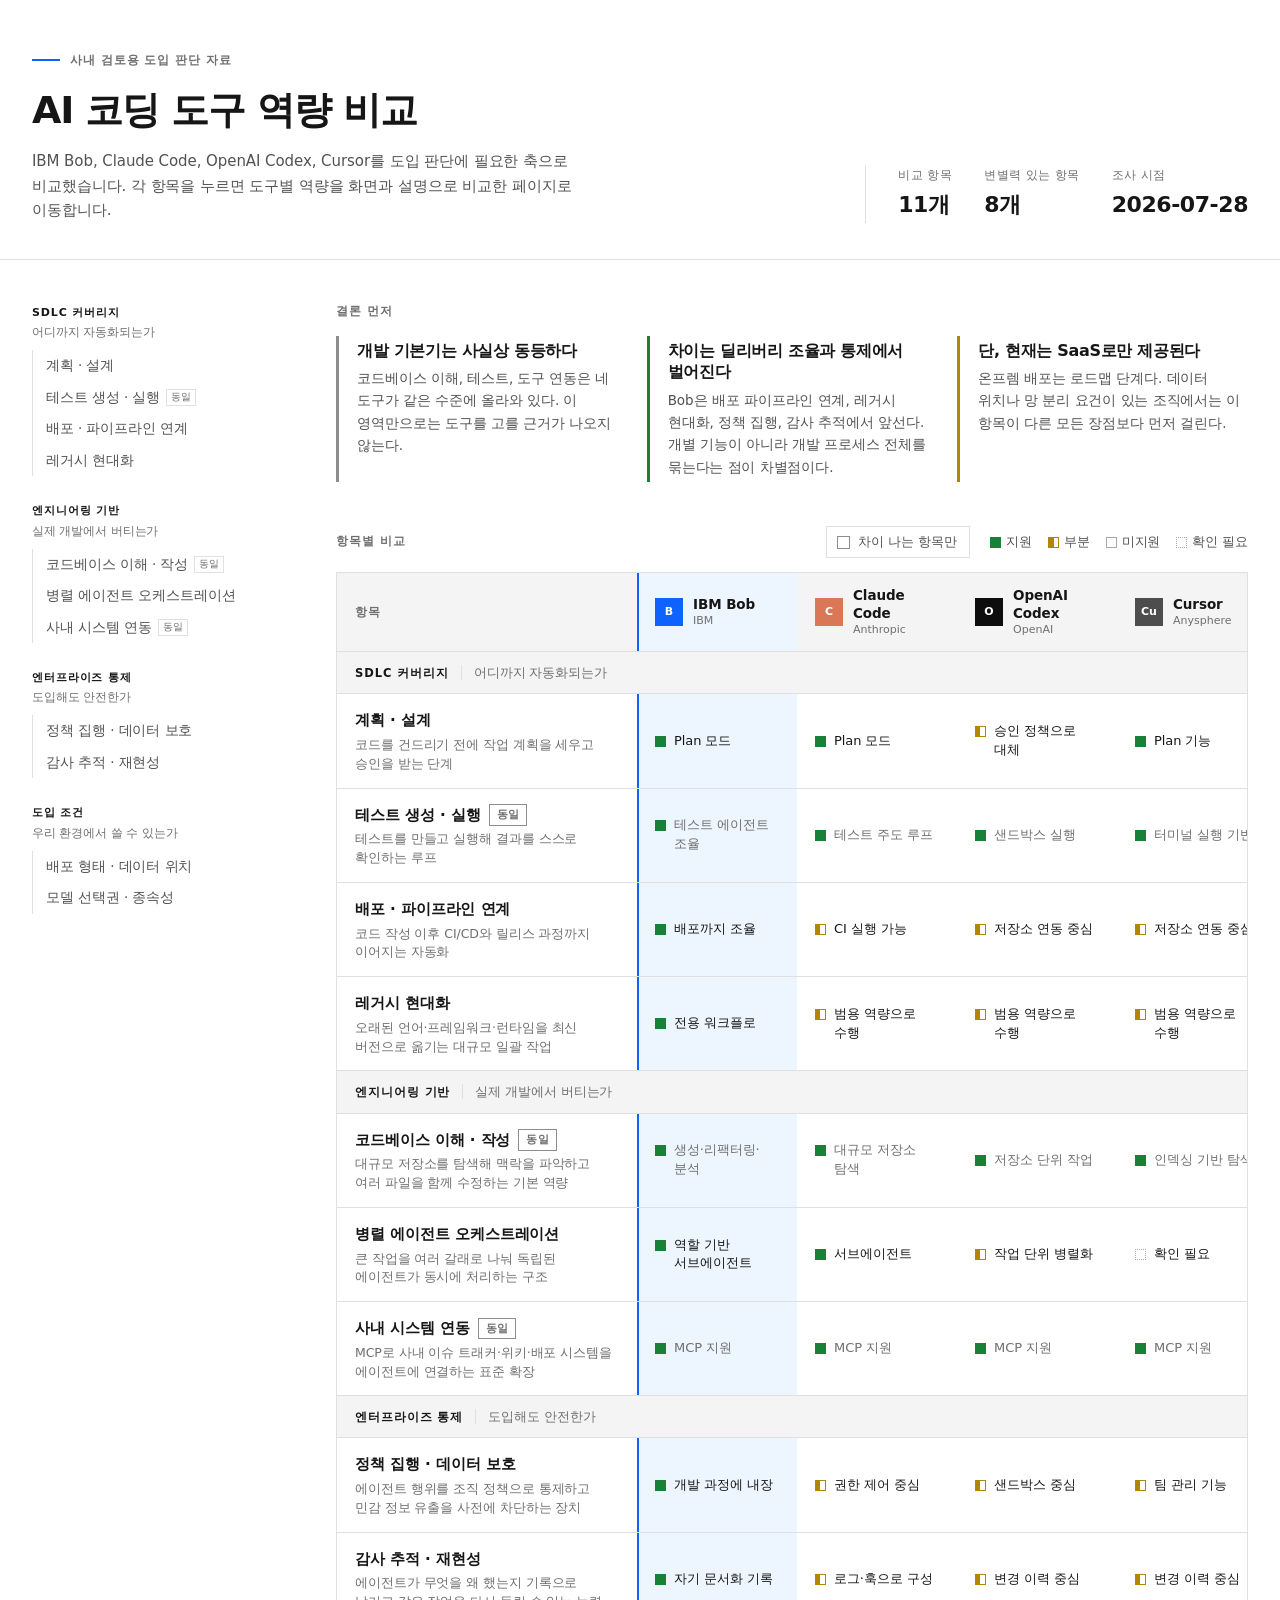
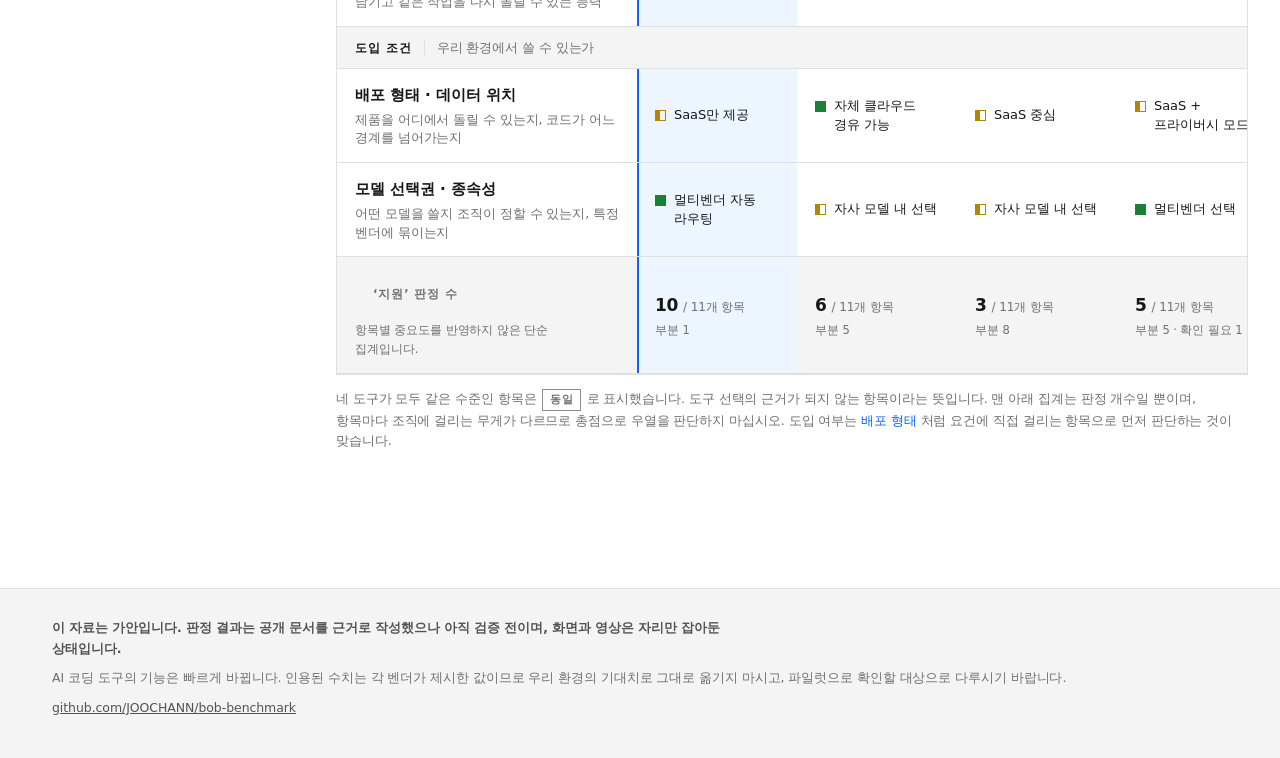
==== public/index.html @ d16bd56a "Put the item nav on the board too; brand marks; rework the matrix - Same category nav now on the boa" ====
<!DOCTYPE html>
<html lang="ko">
  <head>
    <meta charset="utf-8" />
    <meta name="viewport" content="width=device-width, initial-scale=1" />
    <title>AI 코딩 도구 역량 비교</title>
    <meta
      name="description"
      content="IBM Bob, Claude Code, OpenAI Codex, Cursor를 도입 판단 축으로 비교한 장표"
    />
    <link rel="stylesheet" href="assets/css/style.css" />
  </head>
  <body>
    <header class="site-header">
      <div class="wrap wrap-wide">
        <p class="eyebrow">사내 검토용 도입 판단 자료</p>
        <div class="header-grid">
          <div>
            <h1 class="site-title">AI 코딩 도구 역량 비교</h1>
            <p class="site-desc">
              IBM Bob, Claude Code, OpenAI Codex, Cursor를 도입 판단에 필요한 축으로 비교했습니다.
              각 항목을 누르면 도구별 역량을 화면과 설명으로 비교한 페이지로 이동합니다.
            </p>
          </div>
          <dl class="stat-block" id="stat-block"></dl>
        </div>
      </div>
    </header>

    <div class="wrap wrap-wide layout layout--board">
      <aside class="sidenav">
        <button class="sidenav-toggle" type="button" aria-expanded="false" aria-controls="navlist">
          <span class="sidenav-toggle-label">항목 이동</span>
          <span class="sidenav-toggle-current"></span>
          <span class="chev" aria-hidden="true"></span>
        </button>
        <nav class="sidenav-panel" id="navlist" aria-label="항목 목록"></nav>
      </aside>

      <main class="board">
        <section class="takeaways">
          <h2 class="section-title">결론 먼저</h2>
          <div class="takeaway-grid" id="takeaways"></div>
        </section>

        <section class="matrix-section">
          <div class="board-head">
            <h2 class="section-title">항목별 비교</h2>
            <div class="board-controls">
              <button class="toggle-btn" type="button" id="filter-btn" aria-pressed="false">
                <span class="toggle-box" aria-hidden="true"></span>
                차이 나는 항목만
              </button>
              <div class="legend" id="legend"></div>
            </div>
          </div>

          <div class="table-scroll">
            <table class="matrix" id="matrix">
              <caption>
                AI 코딩 도구 항목별 비교표. 항목 이름을 누르면 상세 비교 페이지로 이동합니다.
              </caption>
            </table>
          </div>

          <p class="board-note">
            네 도구가 모두 같은 수준인 항목은 <span class="chip chip-parity">동일</span> 로
            표시했습니다. 도구 선택의 근거가 되지 않는 항목이라는 뜻입니다. 맨 아래 집계는 판정
            개수일 뿐이며, 항목마다 조직에 걸리는 무게가 다르므로 총점으로 우열을 판단하지
            마십시오. 도입 여부는 <a href="detail.html?f=deployment">배포 형태</a> 처럼 요건에
            직접 걸리는 항목으로 먼저 판단하는 것이 맞습니다.
          </p>
        </section>
      </main>
    </div>

    <footer class="site-footer">
      <div class="wrap wrap-wide">
        <p class="foot-strong">
          이 자료는 가안입니다. 판정 결과는 공개 문서를 근거로 작성했으나 아직 검증 전이며, 화면과
          영상은 자리만 잡아둔 상태입니다.
        </p>
        <p>
          AI 코딩 도구의 기능은 빠르게 바뀝니다. 인용된 수치는 각 벤더가 제시한 값이므로 우리 환경의
          기대치로 그대로 옮기지 마시고, 파일럿으로 확인할 대상으로 다루시기 바랍니다.
        </p>
        <p>
          <a href="https://github.com/JOOCHANN/bob-benchmark">github.com/JOOCHANN/bob-benchmark</a>
        </p>
      </div>
    </footer>

    <script src="assets/js/data.js"></script>
    <script src="assets/js/ui.js"></script>
    <script src="assets/js/table.js"></script>
  </body>
</html>
---- public/assets/css/style.css ----
/* ==========================================================================
   bob-benchmark — IBM Carbon 계열 스타일
   각진 모서리, IBM Plex 서체, Blue 60 액센트를 따르되
   한글 가독성을 위해 행간과 자간을 별도로 조정했다.
   ========================================================================== */

:root {
  /* Carbon White */
  --bg: #ffffff;
  --layer: #f4f4f4;
  --layer-hover: #ececec;
  --layer-accent: #e0e0e0;

  --text-primary: #161616;
  --text-secondary: #525252;
  --text-helper: #6f6f6f;

  --border-subtle: #e0e0e0;
  --border-strong: #8d8d8d;

  --interactive: #0f62fe;
  --interactive-hover: #0043ce;
  --focus: #0f62fe;

  --support-success: #198038;
  --support-warning: #b28600;
  --support-none: #a8a8a8;

  --bob-tint: #edf5ff;
  --bob-accent: #0f62fe;

  --font-sans: 'IBM Plex Sans', 'IBM Plex Sans KR', 'Pretendard Variable', Pretendard,
    -apple-system, BlinkMacSystemFont, 'Apple SD Gothic Neo', 'Malgun Gothic', 'Noto Sans KR',
    system-ui, sans-serif;
  --font-mono: 'IBM Plex Mono', ui-monospace, SFMono-Regular, Menlo, monospace;
}

@media (prefers-color-scheme: dark) {
  :root {
    /* Carbon Gray 100 */
    --bg: #161616;
    --layer: #262626;
    --layer-hover: #333333;
    --layer-accent: #393939;

    --text-primary: #f4f4f4;
    --text-secondary: #c6c6c6;
    --text-helper: #8d8d8d;

    --border-subtle: #393939;
    --border-strong: #6f6f6f;

    --interactive: #4589ff;
    --interactive-hover: #78a9ff;
    --focus: #ffffff;

    --support-success: #42be65;
    --support-warning: #f1c21b;
    --support-none: #6f6f6f;

    --bob-tint: #1a2233;
    --bob-accent: #4589ff;
  }
}

/* --------------------------------------------------------- 기본 요소 */

* {
  box-sizing: border-box;
}

body {
  margin: 0;
  background: var(--bg);
  color: var(--text-primary);
  font-family: var(--font-sans);
  font-size: 15px;
  line-height: 1.65;
  letter-spacing: -0.005em;
  -webkit-font-smoothing: antialiased;
  text-rendering: optimizeLegibility;
  word-break: keep-all;
  overflow-wrap: break-word;
}

a {
  color: var(--interactive);
  text-decoration: none;
}
a:hover {
  color: var(--interactive-hover);
  text-decoration: underline;
}

:focus-visible {
  outline: 2px solid var(--focus);
  outline-offset: 2px;
}

h1,
h2,
h3 {
  margin: 0;
  font-weight: 600;
  letter-spacing: -0.02em;
  line-height: 1.35;
}

p {
  margin: 0;
}

.wrap {
  max-width: 1240px;
  margin: 0 auto;
  padding: 0 32px;
}
/* 장표는 표 폭이 필요해 더 넓게 쓴다. */
.wrap-wide {
  max-width: 1560px;
}

.sr-only {
  position: absolute;
  width: 1px;
  height: 1px;
  overflow: hidden;
  clip: rect(0 0 0 0);
  white-space: nowrap;
}

.section-title {
  font-size: 11.5px;
  font-weight: 600;
  letter-spacing: 0.08em;
  text-transform: uppercase;
  color: var(--text-helper);
}

/* --------------------------------------------------------- 헤더 */

.site-header {
  border-bottom: 1px solid var(--border-subtle);
}
.site-header .wrap {
  padding-top: 44px;
  padding-bottom: 36px;
}

.eyebrow {
  display: inline-flex;
  align-items: center;
  gap: 10px;
  font-size: 11.5px;
  font-weight: 600;
  letter-spacing: 0.08em;
  text-transform: uppercase;
  color: var(--text-helper);
  margin-bottom: 16px;
}
.eyebrow::before {
  content: '';
  width: 28px;
  height: 2px;
  background: var(--bob-accent);
}

.header-grid {
  display: flex;
  align-items: flex-end;
  justify-content: space-between;
  gap: 48px;
}

.site-title {
  font-size: 38px;
  letter-spacing: -0.03em;
  margin-bottom: 12px;
}

.site-desc {
  color: var(--text-secondary);
  font-size: 15px;
  max-width: 60ch;
}

/* 우측 지표 블록 */
.stat-block {
  display: flex;
  gap: 32px;
  margin: 0;
  flex: none;
  border-left: 1px solid var(--border-subtle);
  padding-left: 32px;
}
.stat dt {
  font-size: 11.5px;
  letter-spacing: 0.04em;
  color: var(--text-helper);
  white-space: nowrap;
}
.stat dd {
  margin: 2px 0 0;
  font-size: 22px;
  font-weight: 600;
  letter-spacing: -0.02em;
  font-variant-numeric: tabular-nums;
}

/* --------------------------------------------------------- 결론 카드 */

.takeaway-grid {
  display: grid;
  grid-template-columns: repeat(3, 1fr);
  gap: 20px;
  margin-top: 16px;
}

.takeaway {
  border-left: 3px solid var(--border-strong);
  padding: 4px 0 4px 18px;
}
.takeaway h3 {
  font-size: 16px;
  margin-bottom: 6px;
}
.takeaway p {
  font-size: 13.5px;
  color: var(--text-secondary);
  line-height: 1.65;
}
.tk-pro {
  border-left-color: var(--support-success);
}
.tk-con {
  border-left-color: var(--support-warning);
}
.tk-neutral {
  border-left-color: var(--border-strong);
}

/* --------------------------------------------------------- 범례 */

.legend {
  display: flex;
  flex-wrap: wrap;
  gap: 4px 16px;
  align-items: center;
  font-size: 12.5px;
  color: var(--text-secondary);
}
.legend-item {
  display: inline-flex;
  align-items: center;
  gap: 5px;
}

/* 판정 표시. 글리프 대신 CSS 도형이라 크기와 정렬이 어긋나지 않는다. */
.ind {
  display: inline-block;
  width: 11px;
  height: 11px;
  flex: none;
  border: 1.5px solid currentColor;
  box-sizing: border-box;
}
.ind.lv-full {
  background: currentColor;
}
.ind.lv-partial {
  background: linear-gradient(90deg, currentColor 50%, transparent 50%);
}
.ind.lv-unknown {
  border-style: dotted;
}

.lv-full {
  color: var(--support-success);
}
.lv-partial {
  color: var(--support-warning);
}
.lv-none {
  color: var(--support-none);
}
.lv-unknown {
  color: var(--support-none);
}

/* --------------------------------------------------------- 비교 표 */

.matrix-section {
  margin-top: 44px;
}

.board-head {
  display: flex;
  align-items: center;
  justify-content: space-between;
  gap: 20px;
  margin-bottom: 14px;
  flex-wrap: wrap;
}
.board-controls {
  display: flex;
  align-items: center;
  gap: 20px;
  flex-wrap: wrap;
}

/* 차이 나는 항목만 보기 */
.toggle-btn {
  display: inline-flex;
  align-items: center;
  gap: 8px;
  padding: 5px 12px 5px 10px;
  background: none;
  border: 1px solid var(--border-subtle);
  color: var(--text-secondary);
  font: inherit;
  font-size: 12.5px;
  cursor: pointer;
  transition: border-color 0.12s ease, color 0.12s ease, background 0.12s ease;
}
.toggle-btn:hover {
  border-color: var(--border-strong);
  color: var(--text-primary);
}
.toggle-box {
  width: 13px;
  height: 13px;
  flex: none;
  border: 1.5px solid var(--border-strong);
  box-sizing: border-box;
  position: relative;
}
.toggle-btn.is-on {
  border-color: var(--interactive);
  color: var(--interactive);
  background: var(--bob-tint);
}
.toggle-btn.is-on .toggle-box {
  border-color: var(--interactive);
  background: var(--interactive);
}
.toggle-btn.is-on .toggle-box::after {
  content: '';
  position: absolute;
  left: 3px;
  top: 0px;
  width: 3px;
  height: 7px;
  border-right: 1.5px solid #fff;
  border-bottom: 1.5px solid #fff;
  transform: rotate(45deg);
}

.table-scroll {
  overflow-x: auto;
  border: 1px solid var(--border-subtle);
}

table.matrix {
  width: 100%;
  min-width: 940px;
  border-collapse: collapse;
  font-size: 14px;
}
table.matrix caption {
  position: absolute;
  width: 1px;
  height: 1px;
  overflow: hidden;
  clip: rect(0 0 0 0);
}

table.matrix th,
table.matrix td {
  text-align: left;
  vertical-align: middle;
  border-bottom: 1px solid var(--border-subtle);
}

/* 상단 도구 헤더 */
thead th {
  position: sticky;
  top: 0;
  z-index: 2;
  background: var(--layer);
  border-bottom: 1px solid var(--border-strong);
  padding: 0;
}

.col-feature {
  width: 32%;
  min-width: 280px;
}
.col-tool {
  width: 17%;
  min-width: 160px;
}

/* 도구 식별: 마크 + 이름. 표 헤더와 상세 카드가 같은 모양을 쓴다. */
.tool-id {
  display: flex;
  align-items: center;
  gap: 10px;
  min-width: 0;
}
.tool-head {
  padding: 14px 18px;
}

.tool-mark {
  position: relative;
  display: inline-flex;
  align-items: center;
  justify-content: center;
  width: 28px;
  height: 28px;
  flex: none;
  background: var(--mk-bg, #161616);
  color: var(--mk-ink, #ffffff);
  font-size: 11px;
  font-weight: 700;
  letter-spacing: 0.01em;
  overflow: hidden;
}
@media (prefers-color-scheme: dark) {
  .tool-mark {
    background: var(--mk-bg-d, #f4f4f4);
    color: var(--mk-ink-d, #161616);
  }
}
/* 공식 로고 파일이 들어오면 글자 마크를 덮고 배경도 비운다. */
.tool-mark.has-logo {
  background: none;
}
.tool-mark-img {
  position: absolute;
  inset: 0;
  width: 100%;
  height: 100%;
  object-fit: contain;
}
.tool-mark.has-logo .tool-mark-letter {
  visibility: hidden;
}

.tool-names {
  min-width: 0;
}
.tool-name {
  display: block;
  font-size: 13.5px;
  font-weight: 600;
  line-height: 1.3;
  color: var(--text-primary);
}
.tool-vendor {
  display: block;
  font-size: 11px;
  font-weight: 400;
  line-height: 1.35;
  color: var(--text-helper);
  letter-spacing: 0;
}

.head-label {
  display: block;
  padding: 14px 18px;
  font-size: 11.5px;
  font-weight: 600;
  letter-spacing: 0.08em;
  text-transform: uppercase;
  color: var(--text-helper);
}

/* 카테고리 구분 행 */
tr.cat-row td {
  padding: 9px 18px;
  background: var(--layer);
}
.cat-name {
  font-size: 11.5px;
  font-weight: 600;
  letter-spacing: 0.08em;
  text-transform: uppercase;
  color: var(--text-primary);
}
.cat-question {
  font-size: 12.5px;
  color: var(--text-helper);
  margin-left: 12px;
  padding-left: 12px;
  border-left: 1px solid var(--border-subtle);
}

/* 기능 행 */
tr.feat-row {
  cursor: pointer;
  transition: background 0.12s ease;
}
tr.feat-row:hover {
  background: var(--layer-hover);
}
tr.feat-row:hover .feat-go {
  opacity: 1;
}

td.feat-cell {
  padding: 14px 18px;
}
.feat-top {
  display: flex;
  align-items: center;
  gap: 8px;
}
.feat-name {
  font-size: 15px;
  font-weight: 600;
  color: var(--text-primary);
}
a.feat-name:hover {
  color: var(--interactive);
  text-decoration: none;
}
.feat-go {
  font-size: 12px;
  color: var(--interactive);
  opacity: 0;
  transition: opacity 0.12s ease;
  white-space: nowrap;
}
.feat-summary {
  margin-top: 3px;
  font-size: 12.5px;
  color: var(--text-helper);
  line-height: 1.5;
  max-width: 44ch;
}

.chip {
  display: inline-block;
  padding: 1px 7px;
  font-size: 10.5px;
  font-weight: 600;
  letter-spacing: 0.02em;
  border: 1px solid var(--border-strong);
  color: var(--text-helper);
  white-space: nowrap;
}

/* 판정 셀 */
td.mark-cell {
  padding: 14px 18px;
}
td.is-bob,
thead th.is-bob {
  background: var(--bob-tint);
  box-shadow: inset 2px 0 0 var(--bob-accent);
}
tr.feat-row:hover td.is-bob {
  background: var(--bob-tint);
}

.mark {
  display: flex;
  align-items: flex-start;
  gap: 8px;
}
.mark .ind {
  margin-top: 4px;
}
.mark-note {
  font-size: 13px;
  line-height: 1.45;
  color: var(--text-primary);
}

/* 합계 행 */
tfoot td {
  padding: 14px 18px;
  border-top: 1px solid var(--border-strong);
  border-bottom: 0;
  background: var(--layer);
  vertical-align: top;
}
tfoot td.is-bob {
  background: var(--bob-tint);
}
.sum-main {
  display: flex;
  align-items: baseline;
  gap: 5px;
}
.sum-count {
  font-size: 17px;
  font-weight: 600;
  letter-spacing: -0.02em;
  font-variant-numeric: tabular-nums;
}
.sum-caveat {
  font-size: 11.5px;
  color: var(--text-helper);
  margin-top: 3px;
  max-width: 30ch;
}
.sum-unit {
  font-size: 12px;
  color: var(--text-helper);
}
.sum-sub {
  font-size: 11.5px;
  color: var(--text-helper);
  margin-top: 2px;
  min-height: 1.4em;
}

/* 네 도구가 모두 같은 항목은 눈이 지나가도록 낮춰 둔다. */
tr.is-parity .mark-note {
  color: var(--text-helper);
  font-weight: 400;
}
tr.is-parity .dot {
  opacity: 0.5;
}

.board-note {
  margin-top: 14px;
  font-size: 12.5px;
  color: var(--text-helper);
}
.board-note .chip {
  margin: 0 2px;
}

/* --------------------------------------------------------- 상단 바 */

.topbar {
  position: sticky;
  top: 0;
  z-index: 20;
  border-bottom: 1px solid var(--border-subtle);
  background: color-mix(in srgb, var(--bg) 88%, transparent);
  backdrop-filter: saturate(180%) blur(12px);
}
@supports not (background: color-mix(in srgb, red 50%, blue)) {
  .topbar {
    background: var(--bg);
  }
}
.topbar-inner {
  display: flex;
  align-items: center;
  justify-content: space-between;
  gap: 24px;
  padding-top: 13px;
  padding-bottom: 13px;
}

.brand {
  display: inline-flex;
  align-items: center;
  gap: 10px;
  color: var(--text-primary);
}
.brand:hover {
  text-decoration: none;
  color: var(--text-primary);
}
.brand-mark {
  width: 14px;
  height: 14px;
  flex: none;
  background: var(--bob-accent);
}
.brand-name {
  font-size: 14px;
  font-weight: 600;
  letter-spacing: -0.01em;
}
.topbar-link {
  font-size: 13px;
  color: var(--text-secondary);
  white-space: nowrap;
}
.topbar-link:hover {
  color: var(--interactive);
}

/* --------------------------------------------------------- 상세 레이아웃 */

.layout {
  display: grid;
  grid-template-columns: 248px minmax(0, 1fr);
  gap: 56px;
  align-items: start;
  padding-top: 44px;
  padding-bottom: 72px;
}
/* 장표 쪽은 상단 바가 없어 목록이 더 위에 붙는다. */
.layout--board .sidenav {
  top: 32px;
}

/* 좌측 항목 목록 */
.sidenav {
  position: sticky;
  top: 88px;
}
.sidenav-toggle {
  display: none;
}

.nav-group + .nav-group {
  margin-top: 26px;
}
.nav-group-title {
  font-size: 11px;
  font-weight: 600;
  letter-spacing: 0.08em;
  text-transform: uppercase;
  color: var(--text-primary);
}
.nav-group-question {
  font-size: 11.5px;
  color: var(--text-helper);
  margin-top: 1px;
  margin-bottom: 8px;
}
.nav-list {
  list-style: none;
  margin: 0;
  padding: 0;
  border-left: 1px solid var(--border-subtle);
}

.nav-item {
  display: flex;
  align-items: center;
  gap: 6px;
  padding: 6px 12px;
  margin-left: -1px;
  border-left: 2px solid transparent;
  font-size: 13.5px;
  color: var(--text-secondary);
  line-height: 1.45;
  transition: color 0.12s ease, border-color 0.12s ease, background 0.12s ease;
}
.nav-item:hover {
  color: var(--text-primary);
  background: var(--layer);
  text-decoration: none;
  border-left-color: var(--border-strong);
}
.nav-item.is-active {
  color: var(--interactive);
  font-weight: 600;
  border-left-color: var(--bob-accent);
  background: var(--bob-tint);
}
.nav-item-tag {
  font-size: 10px;
  color: var(--text-helper);
  border: 1px solid var(--border-subtle);
  padding: 0 4px;
  flex: none;
  font-weight: 400;
}

/* 본문 */
.detail-main {
  min-width: 0;
}

.detail-meta {
  display: flex;
  align-items: center;
  gap: 10px;
  margin-bottom: 10px;
}
.detail-category {
  font-size: 11.5px;
  font-weight: 600;
  letter-spacing: 0.08em;
  text-transform: uppercase;
  color: var(--text-helper);
}
.detail-title {
  font-size: 34px;
  letter-spacing: -0.03em;
  margin-bottom: 12px;
}
.detail-summary {
  font-size: 16px;
  color: var(--text-secondary);
  max-width: 66ch;
  line-height: 1.65;
}
.detail-why {
  margin-top: 24px;
  padding: 18px 20px;
  background: var(--layer);
  border-left: 3px solid var(--border-strong);
  font-size: 14px;
  color: var(--text-secondary);
  max-width: 76ch;
  line-height: 1.7;
}
.detail-why h2 {
  font-size: 11px;
  letter-spacing: 0.08em;
  text-transform: uppercase;
  color: var(--text-helper);
  margin-bottom: 6px;
}

.detail-section .section-title {
  display: block;
  margin: 48px 0 14px;
}

/* 도구별 카드 */
.cards {
  display: grid;
  grid-template-columns: repeat(2, 1fr);
  gap: 20px;
}

.card {
  border: 1px solid var(--border-subtle);
  display: flex;
  flex-direction: column;
}
.card.is-bob {
  border-color: var(--bob-accent);
  box-shadow: inset 0 3px 0 var(--bob-accent);
}

.card-head {
  display: flex;
  align-items: center;
  gap: 10px;
  padding: 16px 18px;
  border-bottom: 1px solid var(--border-subtle);
}
.card-head .spacer {
  flex: 1;
}

.badge {
  display: inline-flex;
  align-items: center;
  gap: 6px;
  padding: 3px 10px;
  font-size: 12px;
  font-weight: 600;
  border: 1px solid currentColor;
  white-space: nowrap;
}

/* 미디어 슬롯 */
.media {
  margin: 0;
  background: var(--layer);
  border-bottom: 1px solid var(--border-subtle);
}
.media img,
.media video {
  display: block;
  width: 100%;
  height: auto;
}
.media figcaption {
  padding: 8px 18px;
  font-size: 12px;
  color: var(--text-helper);
  border-top: 1px solid var(--border-subtle);
}

.media-placeholder {
  display: flex;
  flex-direction: column;
  align-items: center;
  justify-content: center;
  gap: 6px;
  min-height: 170px;
  padding: 24px;
  border: 1px dashed var(--border-strong);
  margin: 16px 18px;
  color: var(--text-helper);
  text-align: center;
}
.media-placeholder .ph-title {
  font-size: 13px;
  font-weight: 600;
}
.media-placeholder .ph-path {
  font-family: var(--font-mono);
  font-size: 11.5px;
  word-break: break-all;
}

.card-body {
  padding: 16px 18px;
  flex: 1;
}
.card-body ul {
  margin: 0;
  padding-left: 18px;
}
.card-body li {
  font-size: 13.5px;
  color: var(--text-secondary);
  line-height: 1.6;
  margin-bottom: 6px;
}
.card-body li::marker {
  color: var(--border-strong);
}

.card-foot {
  padding: 12px 18px;
  border-top: 1px solid var(--border-subtle);
  font-size: 12.5px;
  color: var(--text-helper);
}

.verdict {
  padding: 24px;
  background: var(--layer);
  border-left: 3px solid var(--bob-accent);
  font-size: 15px;
  line-height: 1.75;
  max-width: 80ch;
}

.ph-hint {
  font-size: 12px;
}

/* --------------------------------------------------------- 푸터 */

.site-footer {
  margin-top: 64px;
  border-top: 1px solid var(--border-subtle);
  background: var(--layer);
}
.site-footer .wrap {
  padding-top: 28px;
  padding-bottom: 40px;
  font-size: 12.5px;
  color: var(--text-helper);
  line-height: 1.7;
  max-width: 1240px;
}
.site-footer p + p {
  margin-top: 8px;
}
.site-footer .foot-strong {
  color: var(--text-secondary);
  font-weight: 600;
  max-width: 84ch;
}
.site-footer a {
  color: var(--text-secondary);
  text-decoration: underline;
}

.empty-state {
  padding: 80px 0;
  text-align: center;
  color: var(--text-secondary);
}

/* --------------------------------------------------------- 반응형 */

@media (max-width: 1080px) {
  .header-grid {
    flex-direction: column;
    align-items: flex-start;
    gap: 28px;
  }
  .stat-block {
    border-left: 0;
    padding-left: 0;
    border-top: 1px solid var(--border-subtle);
    padding-top: 16px;
    width: 100%;
  }
  .takeaway-grid {
    grid-template-columns: 1fr;
    gap: 16px;
  }
}

/* 좁은 화면에서는 좌측 목록을 접어 버튼으로 연다. */
@media (max-width: 1000px) {
  .layout {
    grid-template-columns: minmax(0, 1fr);
    gap: 24px;
    padding-top: 20px;
  }
  .sidenav {
    position: sticky;
    top: 53px;
    z-index: 10;
    background: var(--bg);
    border-bottom: 1px solid var(--border-subtle);
    margin: 0 -32px;
    padding: 0 32px;
  }
  .sidenav-toggle {
    display: flex;
    align-items: center;
    gap: 10px;
    width: 100%;
    padding: 12px 0;
    background: none;
    border: 0;
    font: inherit;
    color: var(--text-primary);
    cursor: pointer;
    text-align: left;
  }
  .sidenav-toggle-label {
    font-size: 11px;
    font-weight: 600;
    letter-spacing: 0.08em;
    text-transform: uppercase;
    color: var(--text-helper);
    flex: none;
  }
  .sidenav-toggle-current {
    font-size: 14px;
    font-weight: 600;
    flex: 1;
    min-width: 0;
    overflow: hidden;
    text-overflow: ellipsis;
    white-space: nowrap;
  }
  .chev {
    width: 8px;
    height: 8px;
    flex: none;
    border-right: 1.5px solid var(--text-secondary);
    border-bottom: 1.5px solid var(--text-secondary);
    transform: rotate(45deg) translate(-2px, -2px);
    transition: transform 0.15s ease;
  }
  .sidenav.is-open .chev {
    transform: rotate(-135deg) translate(-2px, -2px);
  }
  .sidenav-panel {
    display: none;
    padding-bottom: 20px;
  }
  .sidenav.is-open .sidenav-panel {
    display: block;
  }
  .layout--board .sidenav {
    top: 0;
  }
}

@media (max-width: 900px) {
  .cards {
    grid-template-columns: 1fr;
  }
  .site-title {
    font-size: 28px;
  }
  .detail-title {
    font-size: 25px;
  }
  .board-head {
    flex-direction: column;
    align-items: flex-start;
    gap: 10px;
  }
}

@media (max-width: 600px) {
  .wrap {
    padding: 0 16px;
  }
  .site-header .wrap {
    padding-top: 28px;
    padding-bottom: 24px;
  }
  .stat-block {
    gap: 20px;
  }
  .stat dd {
    font-size: 18px;
  }
  .cat-question {
    display: none;
  }
  .sidenav {
    margin: 0 -16px;
    padding: 0 16px;
  }
}

@media (prefers-reduced-motion: reduce) {
  * {
    transition: none !important;
  }
  .feat-go {
    opacity: 1;
  }
}
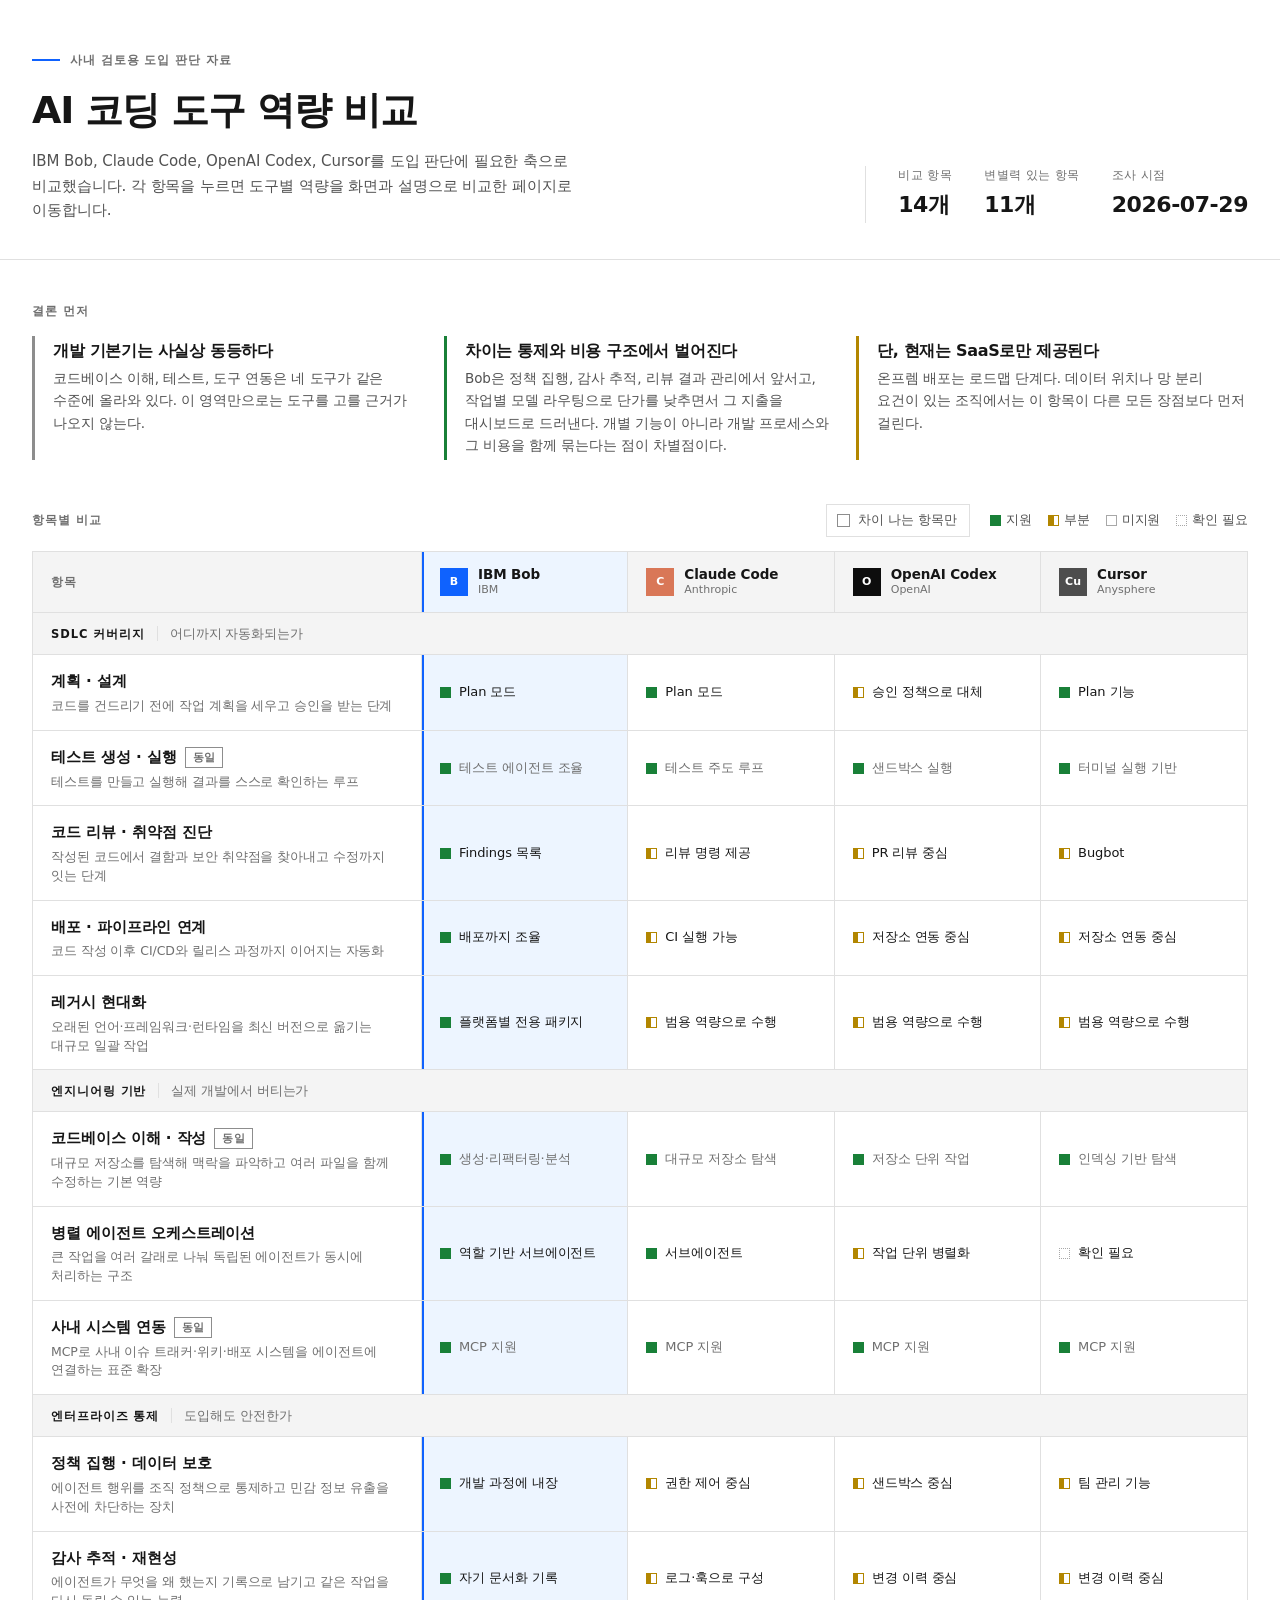
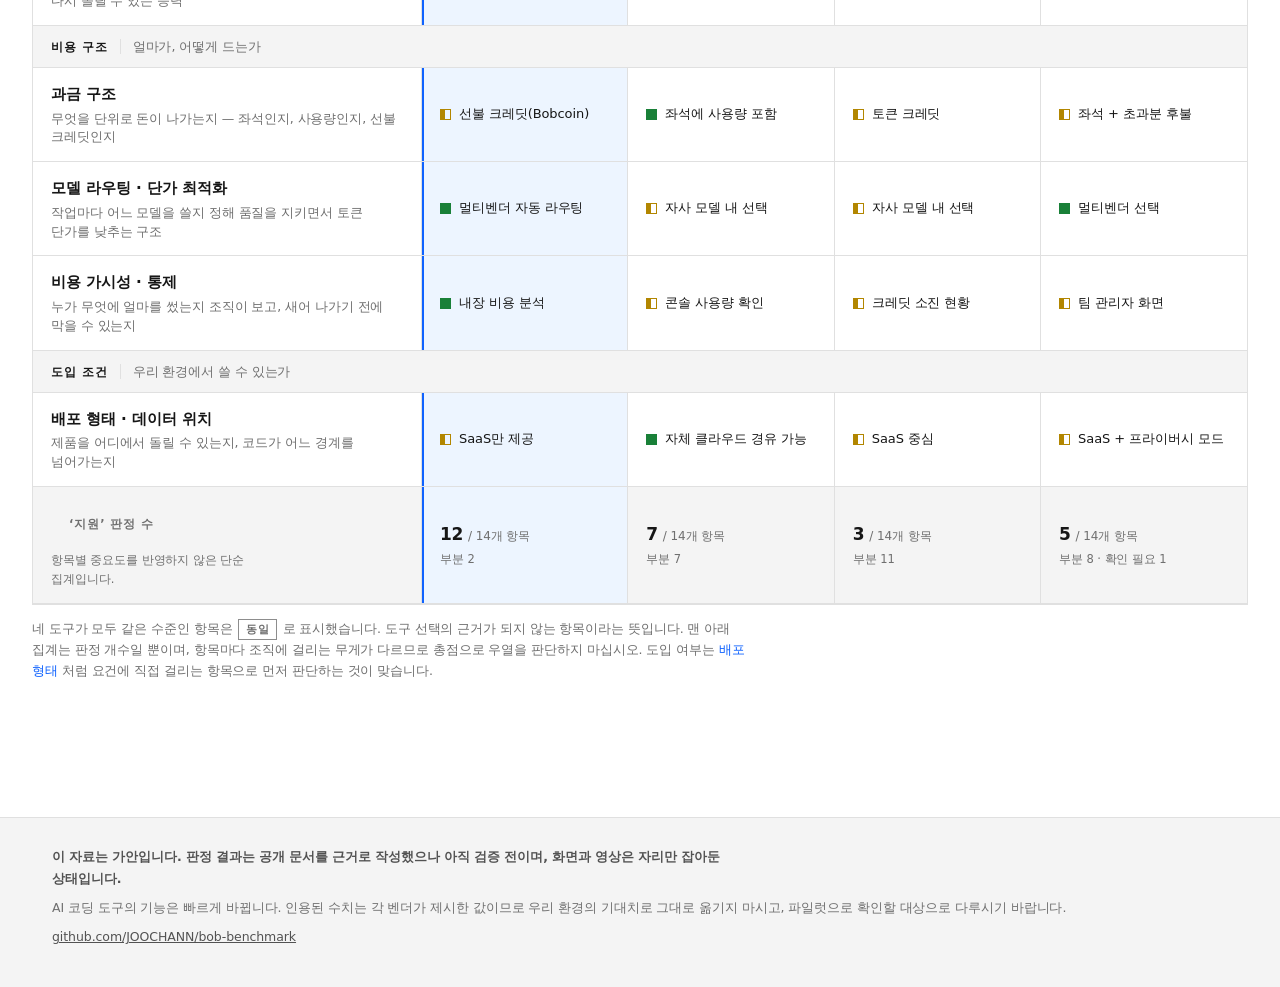
==== commit 66d6b99d: "Give the matrix its width back and make the sticky header actually stick The board's left nav repeat" ====
--- a/public/index.html
+++ b/public/index.html
@@ -27,16 +27,7 @@
       </div>
     </header>
 
-    <div class="wrap wrap-wide layout layout--board">
-      <aside class="sidenav">
-        <button class="sidenav-toggle" type="button" aria-expanded="false" aria-controls="navlist">
-          <span class="sidenav-toggle-label">항목 이동</span>
-          <span class="sidenav-toggle-current"></span>
-          <span class="chev" aria-hidden="true"></span>
-        </button>
-        <nav class="sidenav-panel" id="navlist" aria-label="항목 목록"></nav>
-      </aside>
-
+    <div class="wrap wrap-wide board-wrap">
       <main class="board">
         <section class="takeaways">
           <h2 class="section-title">결론 먼저</h2>
--- a/public/assets/css/style.css
+++ b/public/assets/css/style.css
@@ -355,9 +355,17 @@
   transform: rotate(45deg);
 }
 
+/* overflow를 걸면 이 요소가 스크롤 컨테이너가 되어 thead의 sticky가
+   여기에 묶인다. 세로로 스크롤되지 않는 컨테이너라 헤더가 고정되지 않으므로,
+   표가 통째로 들어가는 폭에서는 overflow를 풀어 sticky를 뷰포트에 묶는다. */
 .table-scroll {
   overflow-x: auto;
   border: 1px solid var(--border-subtle);
+}
+@media (min-width: 1024px) {
+  .table-scroll {
+    overflow: visible;
+  }
 }
 
 table.matrix {
@@ -379,6 +387,13 @@
   text-align: left;
   vertical-align: middle;
   border-bottom: 1px solid var(--border-subtle);
+}
+
+/* 도구 열 경계. 없으면 한 도구를 세로로 훑을 때 눈이 옆 열로 새어 나간다. */
+table.matrix thead th + th,
+tr.feat-row td + td,
+tfoot td + td {
+  border-left: 1px solid var(--border-subtle);
 }
 
 /* 상단 도구 헤더 */
@@ -630,6 +645,7 @@
   margin-top: 14px;
   font-size: 12.5px;
   color: var(--text-helper);
+  max-width: 92ch;
 }
 .board-note .chip {
   margin: 0 2px;
@@ -699,9 +715,11 @@
   padding-top: 44px;
   padding-bottom: 72px;
 }
-/* 장표 쪽은 상단 바가 없어 목록이 더 위에 붙는다. */
-.layout--board .sidenav {
-  top: 32px;
+
+/* 장표는 표가 폭을 전부 써야 하므로 좌측 목록 없이 한 단으로 둔다. */
+.board-wrap {
+  padding-top: 44px;
+  padding-bottom: 72px;
 }
 
 /* 좌측 항목 목록 */
@@ -879,21 +897,19 @@
   border-top: 1px solid var(--border-subtle);
 }
 
+/* 비어 있는 자리이므로 눈에 띄면 안 된다. 내용보다 커지지 않도록 한 줄로 둔다. */
 .media-placeholder {
   display: flex;
-  flex-direction: column;
-  align-items: center;
-  justify-content: center;
-  gap: 6px;
-  min-height: 170px;
-  padding: 24px;
-  border: 1px dashed var(--border-strong);
-  margin: 16px 18px;
-  color: var(--text-helper);
-  text-align: center;
+  flex-wrap: wrap;
+  align-items: baseline;
+  gap: 2px 8px;
+  padding: 9px 18px;
+  background: var(--layer);
+  border-bottom: 1px solid var(--border-subtle);
+  color: var(--text-helper);
 }
 .media-placeholder .ph-title {
-  font-size: 13px;
+  font-size: 12px;
   font-weight: 600;
 }
 .media-placeholder .ph-path {
@@ -934,10 +950,6 @@
   font-size: 15px;
   line-height: 1.75;
   max-width: 80ch;
-}
-
-.ph-hint {
-  font-size: 12px;
 }
 
 /* --------------------------------------------------------- 푸터 */
@@ -1060,8 +1072,22 @@
   .sidenav.is-open .sidenav-panel {
     display: block;
   }
-  .layout--board .sidenav {
-    top: 0;
+}
+
+/* 표가 가로로 스크롤되는 폭에서는 항목명 열을 붙잡아 둔다.
+   놓아 주면 오른쪽으로 밀었을 때 판정만 남고 무슨 항목인지 알 수 없다. */
+@media (max-width: 1023px) {
+  thead th.col-feature,
+  td.feat-cell,
+  tfoot td.sum-label {
+    position: sticky;
+    left: 0;
+    z-index: 3;
+    background: var(--bg);
+  }
+  thead th.col-feature,
+  tfoot td.sum-label {
+    background: var(--layer);
   }
 }
 
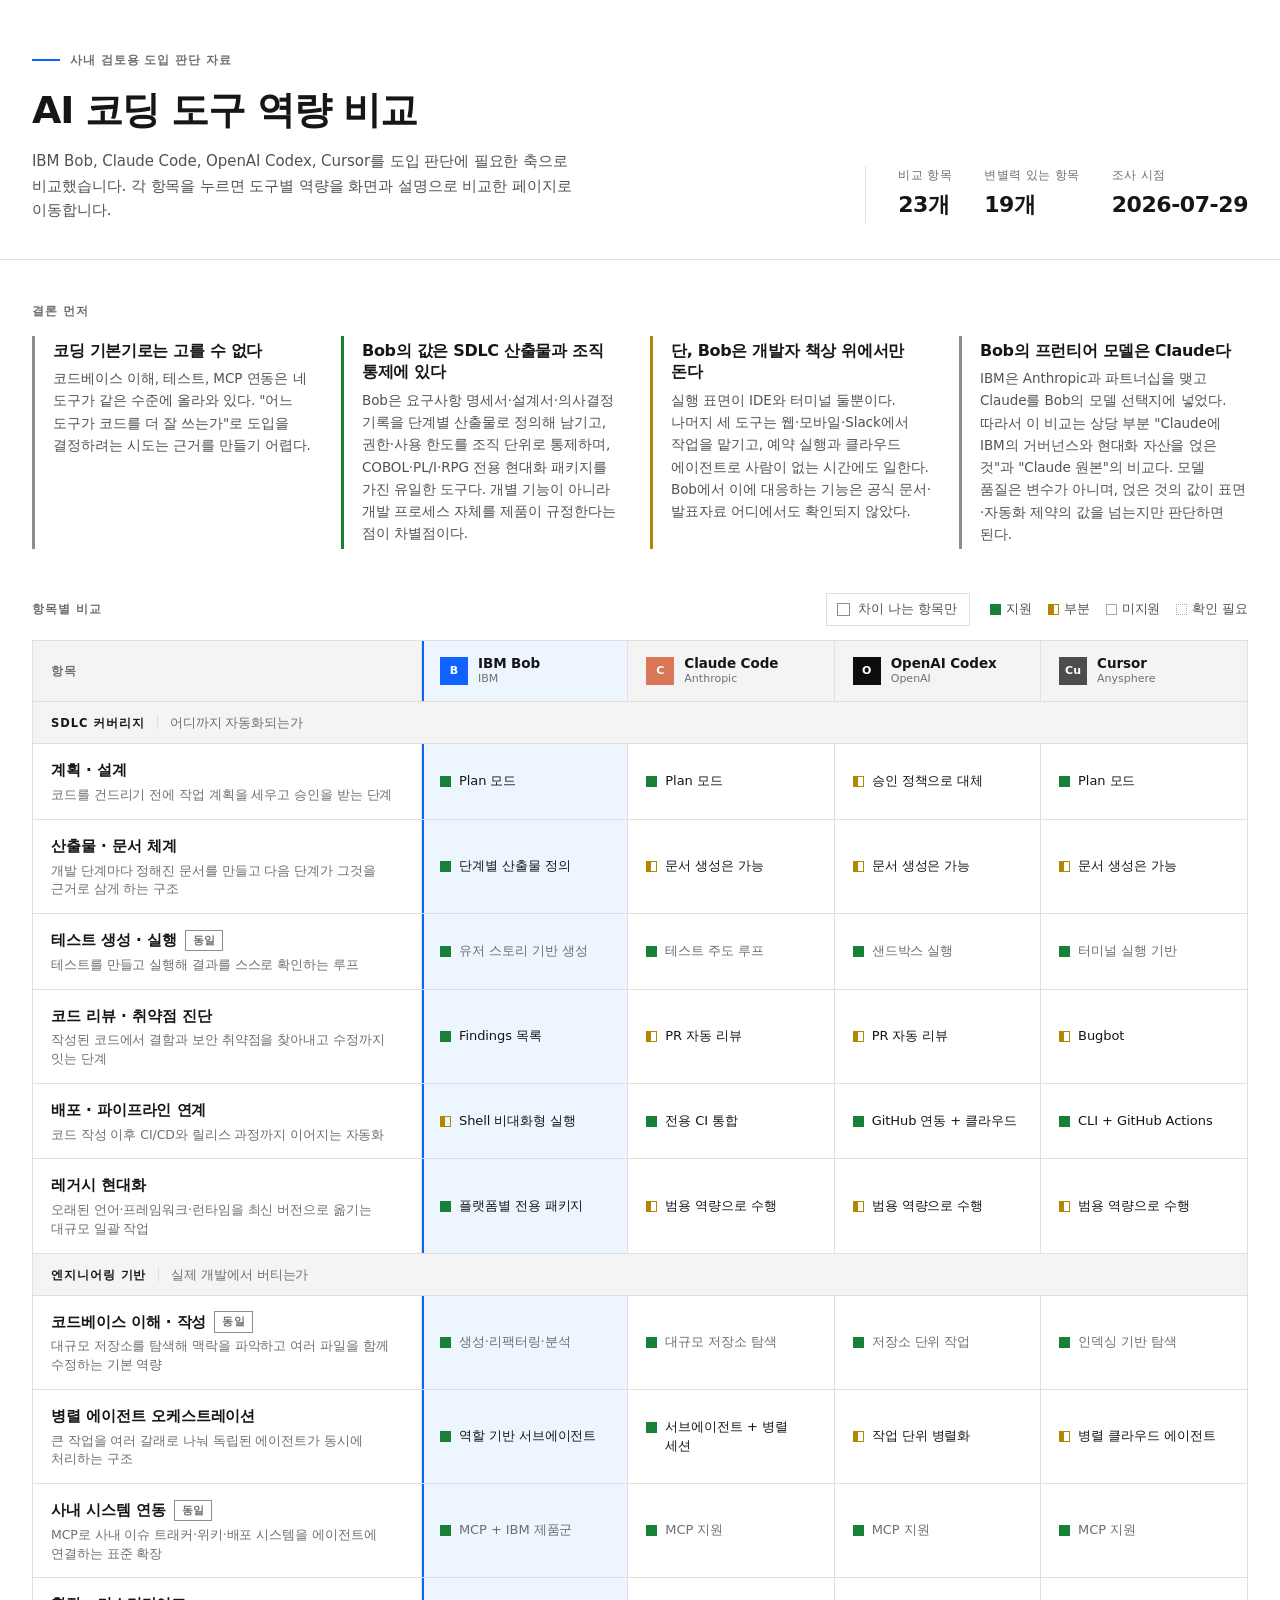
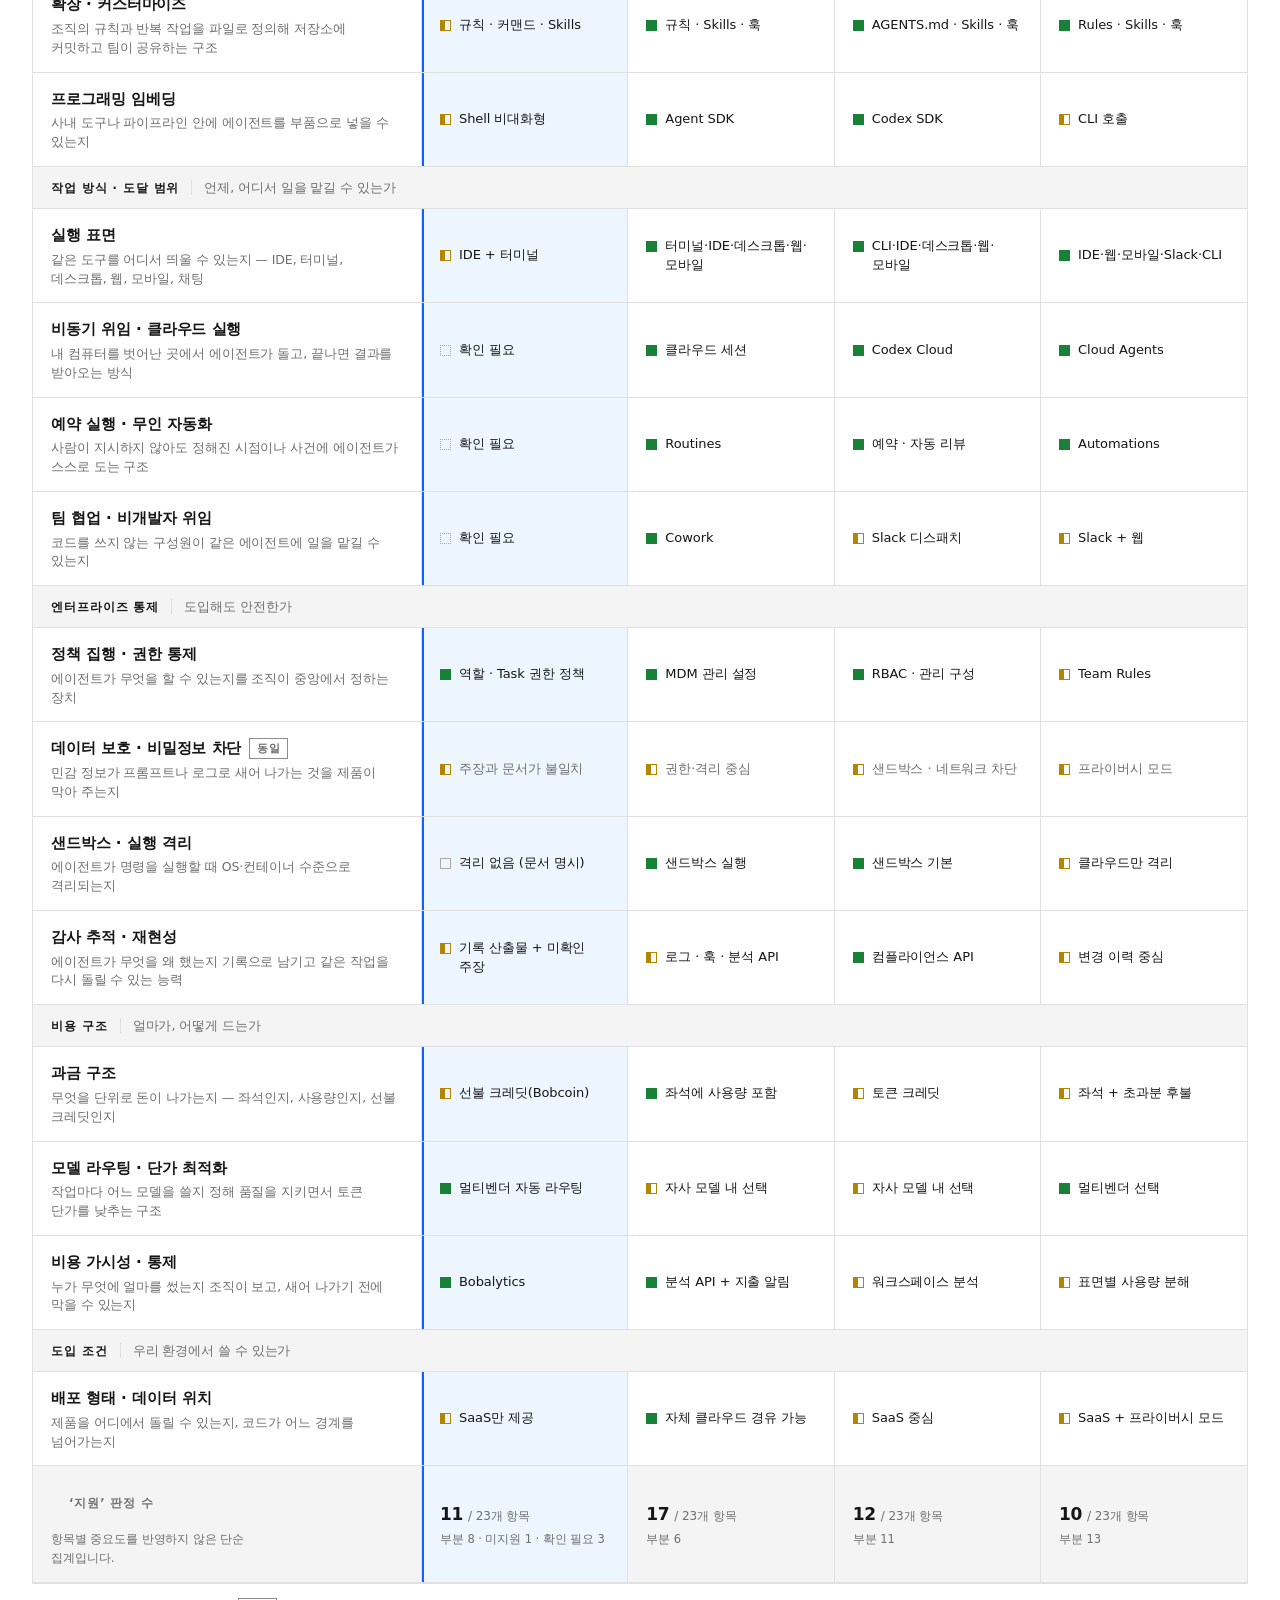
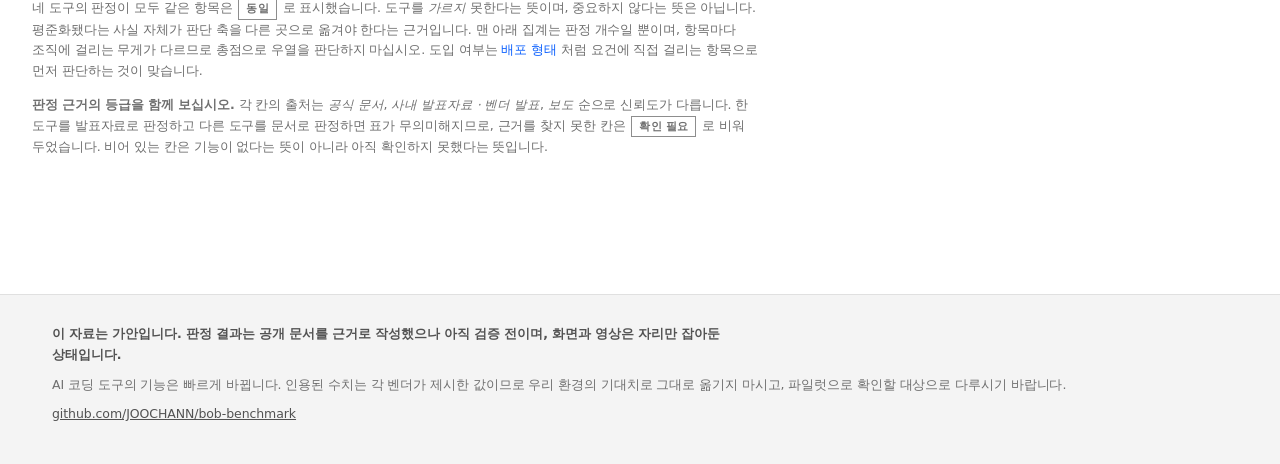
==== commit 2ac94ba9: "Rework the axes so Bob can actually lose, and match evidence tiers The 14 axes were quietly chosen t" ====
--- a/public/index.html
+++ b/public/index.html
@@ -55,11 +55,19 @@
           </div>
 
           <p class="board-note">
-            네 도구가 모두 같은 수준인 항목은 <span class="chip chip-parity">동일</span> 로
-            표시했습니다. 도구 선택의 근거가 되지 않는 항목이라는 뜻입니다. 맨 아래 집계는 판정
-            개수일 뿐이며, 항목마다 조직에 걸리는 무게가 다르므로 총점으로 우열을 판단하지
+            네 도구의 판정이 모두 같은 항목은 <span class="chip chip-parity">동일</span> 로
+            표시했습니다. 도구를 <em>가르지</em> 못한다는 뜻이며, 중요하지 않다는 뜻은 아닙니다.
+            평준화됐다는 사실 자체가 판단 축을 다른 곳으로 옮겨야 한다는 근거입니다. 맨 아래 집계는
+            판정 개수일 뿐이며, 항목마다 조직에 걸리는 무게가 다르므로 총점으로 우열을 판단하지
             마십시오. 도입 여부는 <a href="detail.html?f=deployment">배포 형태</a> 처럼 요건에
             직접 걸리는 항목으로 먼저 판단하는 것이 맞습니다.
+          </p>
+          <p class="board-note">
+            <strong>판정 근거의 등급을 함께 보십시오.</strong> 각 칸의 출처는
+            <em>공식 문서</em>, <em>사내 발표자료 · 벤더 발표</em>, <em>보도</em> 순으로 신뢰도가
+            다릅니다. 한 도구를 발표자료로 판정하고 다른 도구를 문서로 판정하면 표가 무의미해지므로,
+            근거를 찾지 못한 칸은 <span class="chip">확인 필요</span> 로 비워 두었습니다. 비어 있는
+            칸은 기능이 없다는 뜻이 아니라 아직 확인하지 못했다는 뜻입니다.
           </p>
         </section>
       </main>
--- a/public/assets/css/style.css
+++ b/public/assets/css/style.css
@@ -211,7 +211,8 @@
 
 .takeaway-grid {
   display: grid;
-  grid-template-columns: repeat(3, 1fr);
+  /* 카드 수가 늘어도 줄이 어긋나지 않게 개수를 고정하지 않는다. */
+  grid-template-columns: repeat(auto-fit, minmax(230px, 1fr));
   gap: 20px;
   margin-top: 16px;
 }
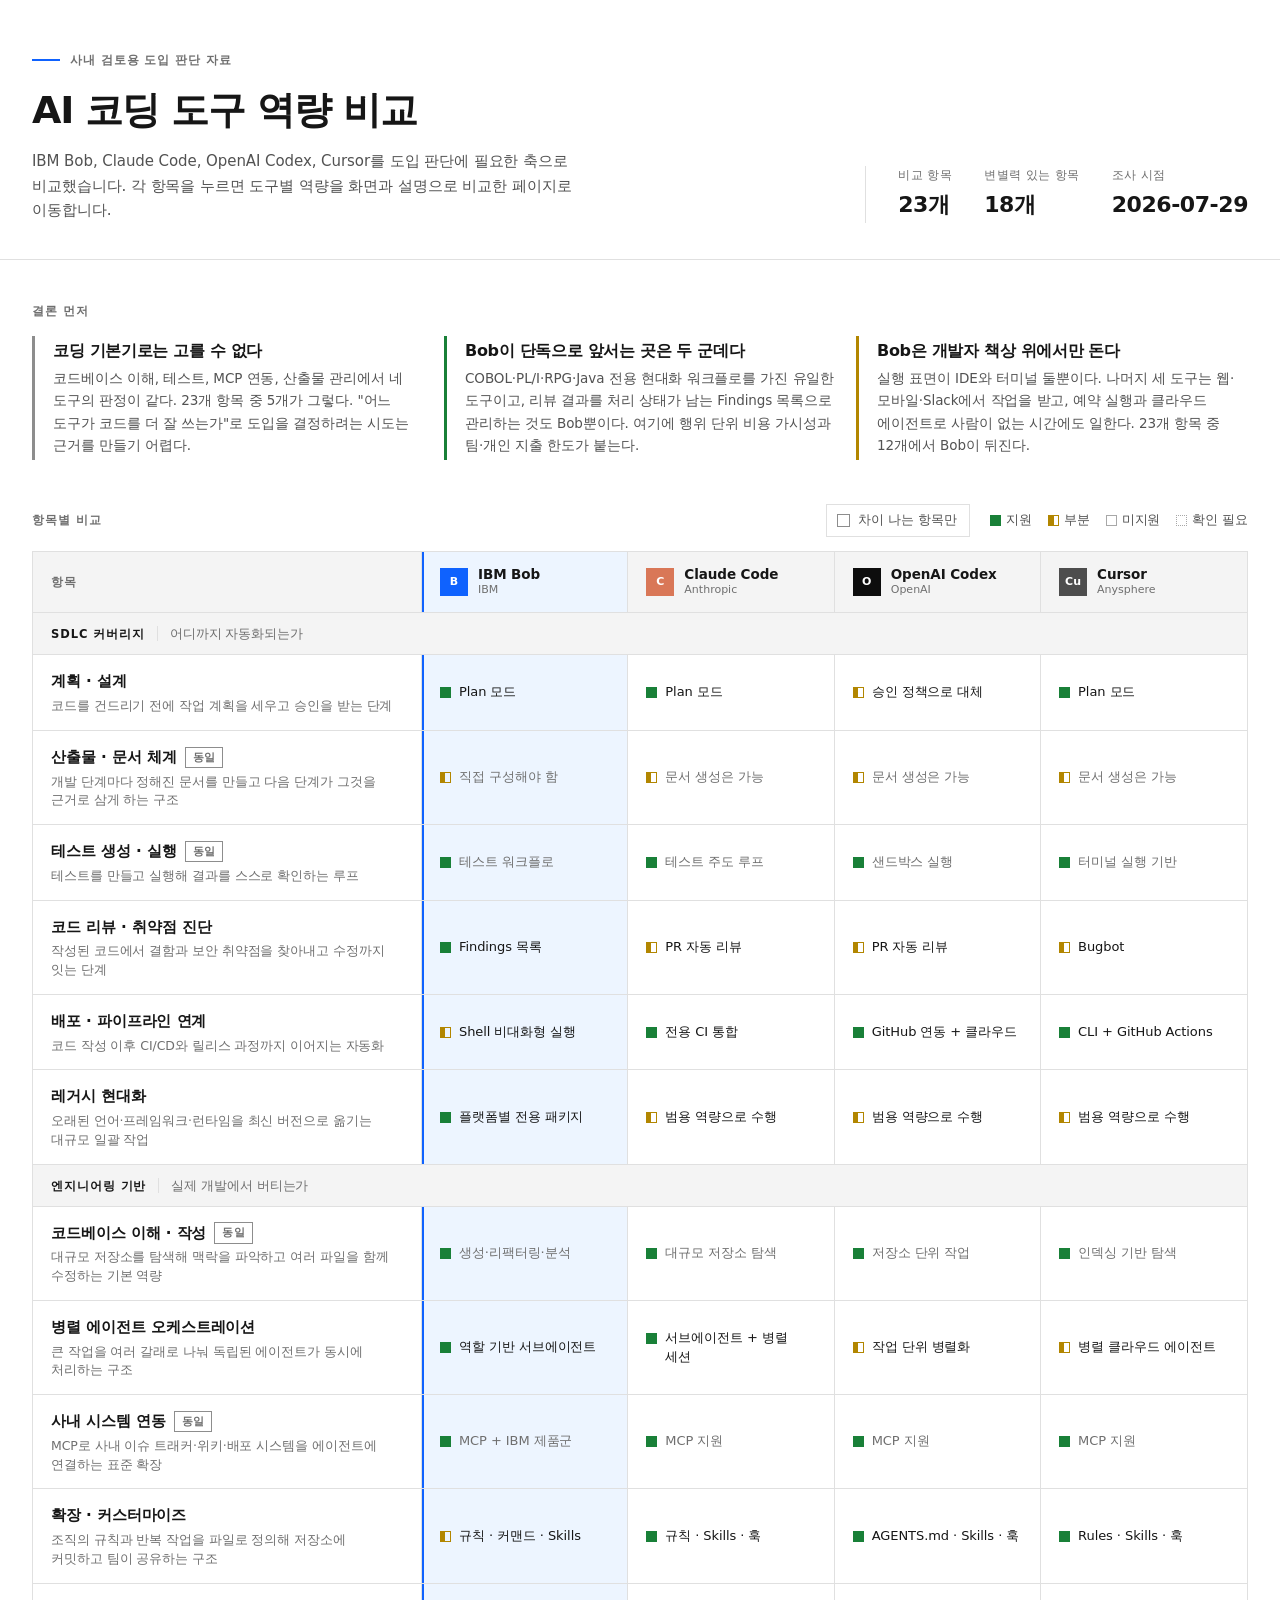
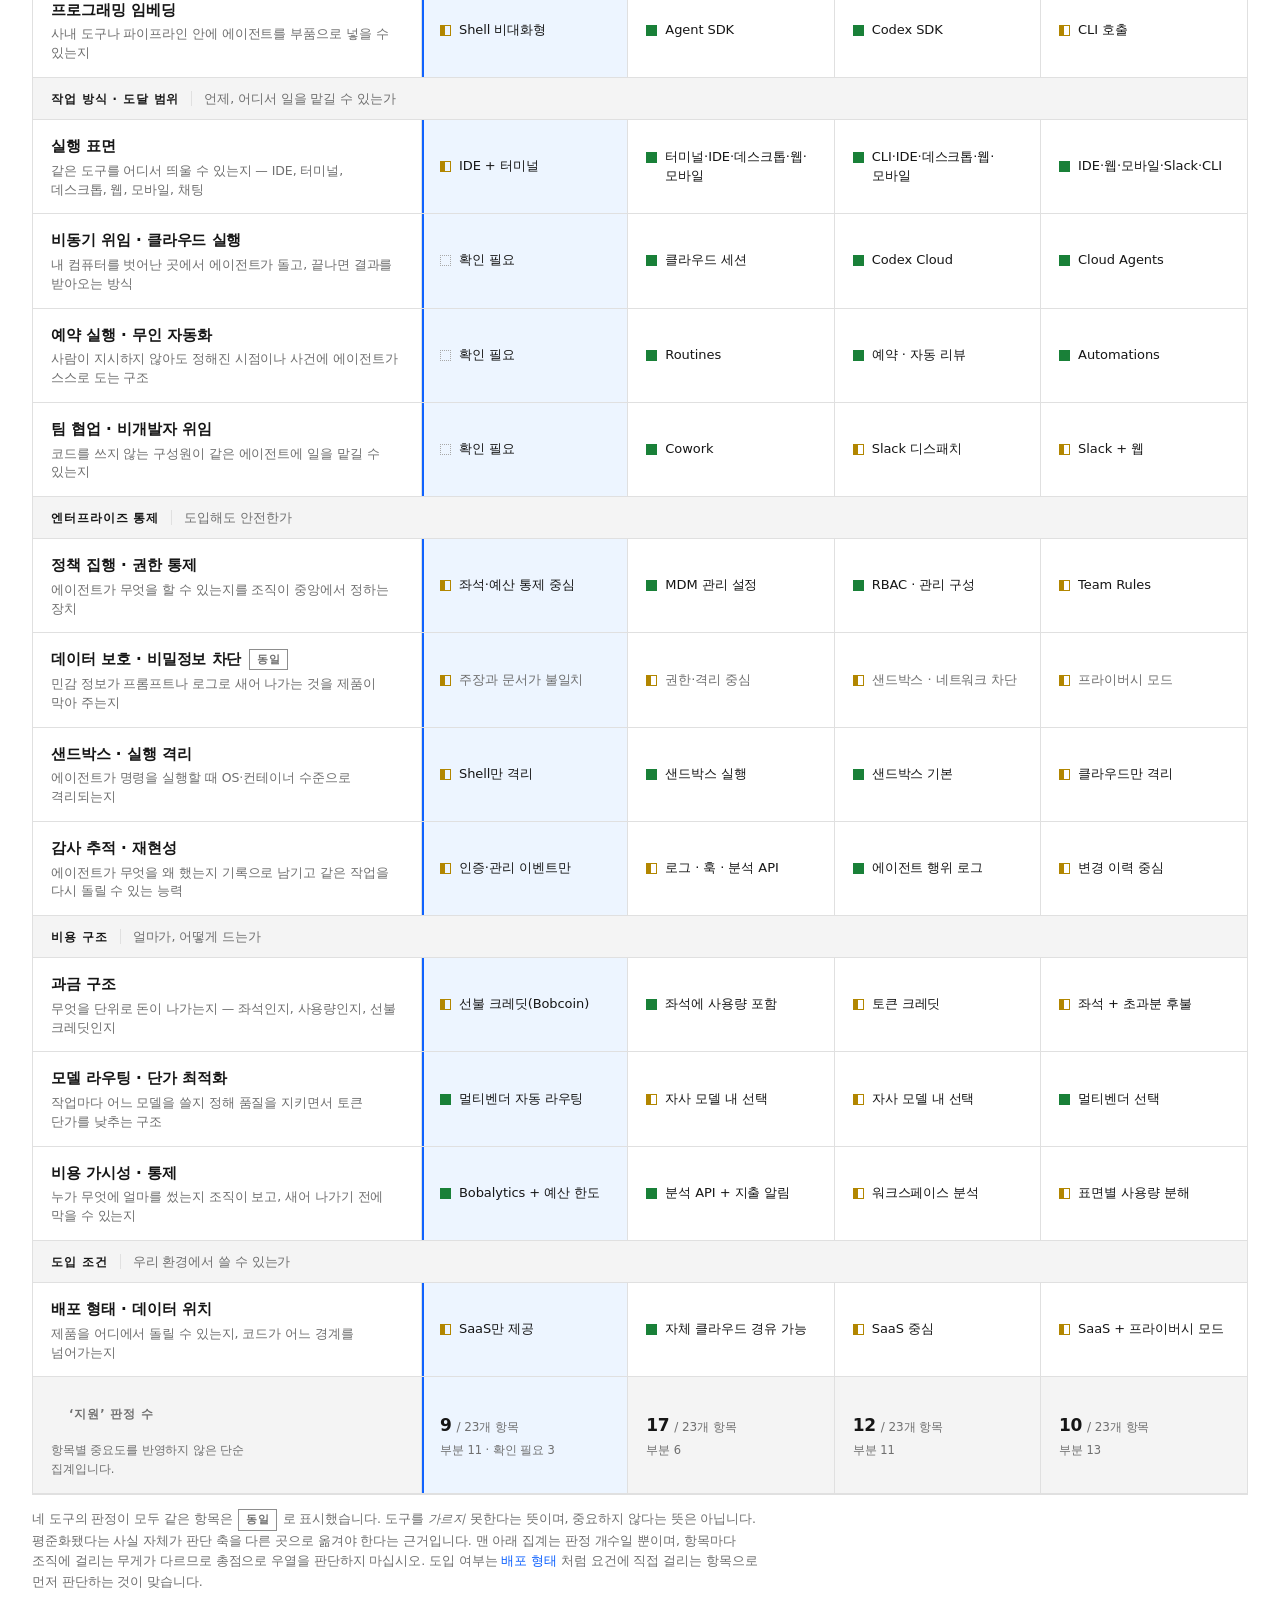
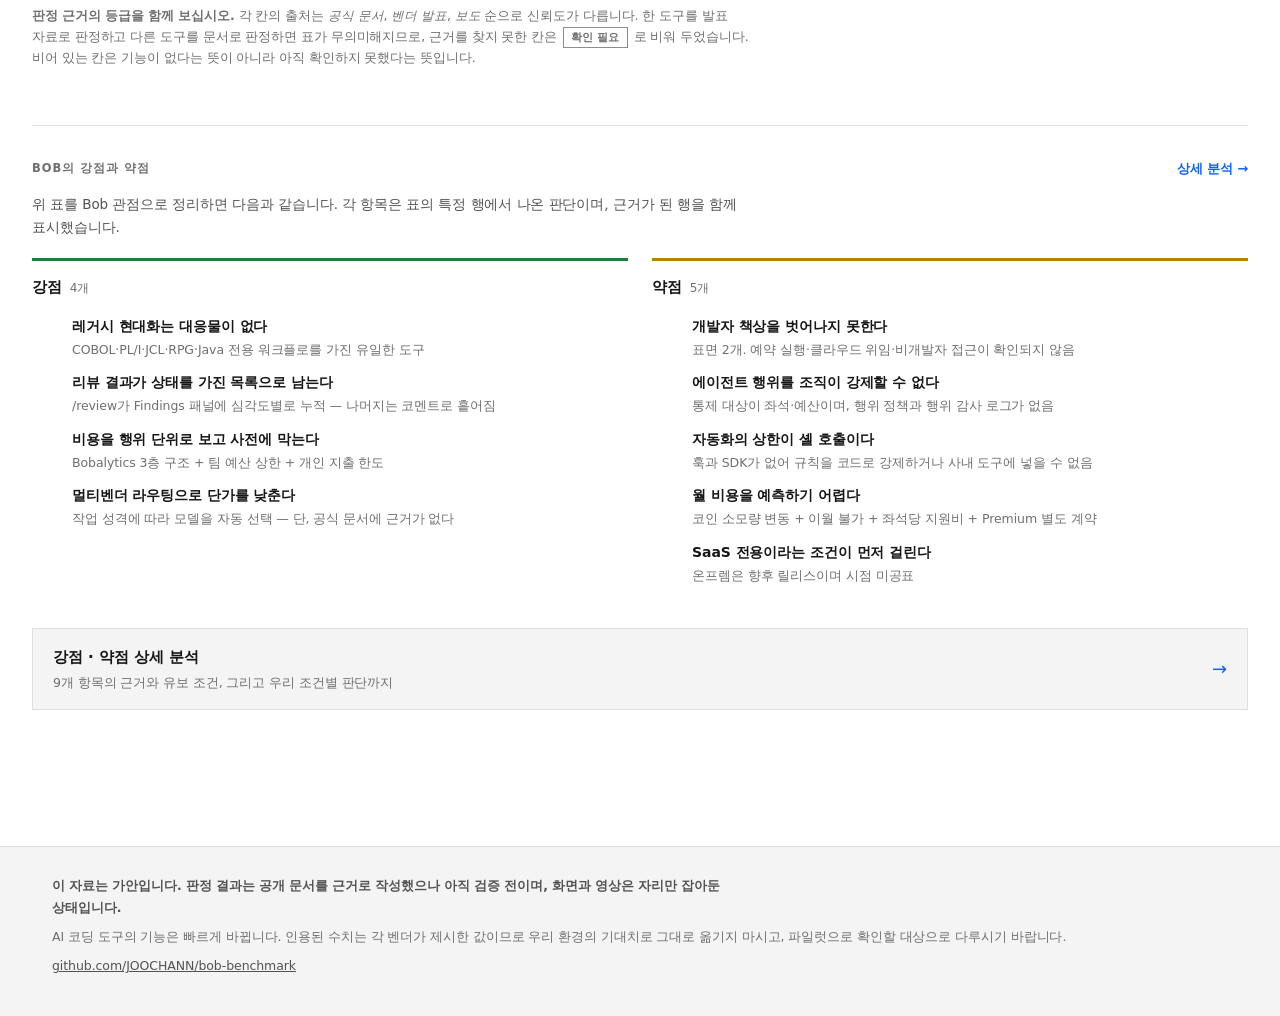
==== commit 75b2de5c: "Add a Bob strengths and weaknesses read of the table The board reported 23 judgements but never answ" ====
--- a/public/index.html
+++ b/public/index.html
@@ -64,11 +64,27 @@
           </p>
           <p class="board-note">
             <strong>판정 근거의 등급을 함께 보십시오.</strong> 각 칸의 출처는
-            <em>공식 문서</em>, <em>사내 발표자료 · 벤더 발표</em>, <em>보도</em> 순으로 신뢰도가
-            다릅니다. 한 도구를 발표자료로 판정하고 다른 도구를 문서로 판정하면 표가 무의미해지므로,
-            근거를 찾지 못한 칸은 <span class="chip">확인 필요</span> 로 비워 두었습니다. 비어 있는
-            칸은 기능이 없다는 뜻이 아니라 아직 확인하지 못했다는 뜻입니다.
+            <em>공식 문서</em>, <em>벤더 발표</em>, <em>보도</em> 순으로 신뢰도가 다릅니다. 한 도구를
+            발표 자료로 판정하고 다른 도구를 문서로 판정하면 표가 무의미해지므로, 근거를 찾지 못한
+            칸은 <span class="chip">확인 필요</span> 로 비워 두었습니다. 비어 있는 칸은 기능이 없다는
+            뜻이 아니라 아직 확인하지 못했다는 뜻입니다.
           </p>
+        </section>
+
+        <section class="analysis-section">
+          <div class="board-head">
+            <h2 class="section-title">Bob의 강점과 약점</h2>
+            <a class="analysis-more" href="analysis.html">상세 분석 →</a>
+          </div>
+          <p class="analysis-lead" id="analysis-lead"></p>
+          <div class="sw-grid" id="analysis-summary"></div>
+          <a class="analysis-cta" href="analysis.html">
+            <span class="analysis-cta-text">
+              <span class="analysis-cta-main">강점 · 약점 상세 분석</span>
+              <span class="analysis-cta-sub" id="analysis-cta-sub"></span>
+            </span>
+            <span class="analysis-cta-go" aria-hidden="true">→</span>
+          </a>
         </section>
       </main>
     </div>
--- a/public/assets/css/style.css
+++ b/public/assets/css/style.css
@@ -652,6 +652,281 @@
   margin: 0 2px;
 }
 
+/* ------------------------------------------- 강점·약점 (장표 요약 + 분석 페이지) */
+
+.analysis-section {
+  margin-top: 56px;
+  padding-top: 32px;
+  border-top: 1px solid var(--border-subtle);
+}
+.analysis-more {
+  font-size: 13px;
+  font-weight: 600;
+  white-space: nowrap;
+}
+.analysis-lead {
+  margin-top: 4px;
+  font-size: 13.5px;
+  color: var(--text-secondary);
+  max-width: 88ch;
+}
+
+.sw-grid {
+  display: grid;
+  grid-template-columns: repeat(auto-fit, minmax(300px, 1fr));
+  gap: 24px;
+  margin-top: 20px;
+}
+
+.sw-col {
+  border-top: 3px solid var(--border-strong);
+  padding-top: 14px;
+}
+.sw-col.sw-pro {
+  border-top-color: var(--support-success);
+}
+.sw-col.sw-con {
+  border-top-color: var(--support-warning);
+}
+
+.sw-col-head {
+  display: flex;
+  align-items: baseline;
+  gap: 8px;
+  margin-bottom: 10px;
+}
+.sw-col-label {
+  font-size: 15px;
+  font-weight: 600;
+  letter-spacing: -0.01em;
+}
+.sw-col-count {
+  font-size: 12px;
+  color: var(--text-helper);
+  font-variant-numeric: tabular-nums;
+}
+
+.sw-col-list {
+  list-style: none;
+  display: flex;
+  flex-direction: column;
+  gap: 12px;
+}
+.sw-col-list li {
+  display: flex;
+  flex-direction: column;
+  gap: 2px;
+}
+.sw-col-title {
+  font-size: 14px;
+  font-weight: 600;
+  color: var(--text-primary);
+}
+.sw-col-sub {
+  font-size: 12.5px;
+  color: var(--text-helper);
+  line-height: 1.55;
+}
+
+/* 블록 전체가 링크. 표 아래에서 다음 행동을 한 곳으로 모은다. */
+.analysis-cta {
+  display: flex;
+  align-items: center;
+  gap: 16px;
+  margin-top: 28px;
+  padding: 16px 20px;
+  border: 1px solid var(--border-subtle);
+  background: var(--layer);
+  color: var(--text-primary);
+  text-decoration: none;
+  transition: background 0.12s, border-color 0.12s;
+}
+.analysis-cta:hover {
+  background: var(--layer-hover);
+  border-color: var(--border-strong);
+  text-decoration: none;
+}
+.analysis-cta-text {
+  display: flex;
+  flex-direction: column;
+  gap: 3px;
+  flex: 1;
+}
+.analysis-cta-main {
+  font-size: 15px;
+  font-weight: 600;
+}
+.analysis-cta-sub {
+  font-size: 12.5px;
+  color: var(--text-helper);
+}
+.analysis-cta-go {
+  font-size: 18px;
+  color: var(--interactive);
+}
+
+/* --- 분석 페이지 본문 --- */
+
+.sw-group-desc {
+  margin-top: -4px;
+  margin-bottom: 20px;
+  font-size: 13.5px;
+  color: var(--text-secondary);
+}
+
+.sw-list {
+  display: flex;
+  flex-direction: column;
+  gap: 28px;
+}
+
+.sw-item {
+  border-left: 3px solid var(--border-strong);
+  padding: 2px 0 2px 20px;
+}
+.sw-item.sw-pro {
+  border-left-color: var(--support-success);
+}
+.sw-item.sw-con {
+  border-left-color: var(--support-warning);
+}
+
+.sw-item-head {
+  display: flex;
+  align-items: baseline;
+  gap: 10px;
+}
+.sw-item-head h3 {
+  font-size: 18px;
+  letter-spacing: -0.015em;
+}
+.sw-num {
+  font-size: 12px;
+  font-weight: 600;
+  color: var(--text-helper);
+  font-variant-numeric: tabular-nums;
+  padding-top: 3px;
+}
+.sw-summary {
+  margin-top: 4px;
+  font-size: 14px;
+  color: var(--text-secondary);
+}
+
+.ev-list {
+  display: flex;
+  flex-wrap: wrap;
+  align-items: center;
+  gap: 8px;
+  margin-top: 14px;
+}
+.ev-label {
+  font-size: 11px;
+  text-transform: uppercase;
+  letter-spacing: 0.06em;
+  color: var(--text-helper);
+  margin-right: 2px;
+}
+.ev {
+  display: inline-flex;
+  align-items: center;
+  gap: 7px;
+  padding: 4px 9px;
+  border: 1px solid var(--border-subtle);
+  background: var(--bg);
+  font-size: 12.5px;
+  color: var(--text-primary);
+  text-decoration: none;
+  transition: border-color 0.12s, background 0.12s;
+}
+.ev:hover {
+  border-color: var(--interactive);
+  background: var(--layer);
+  text-decoration: none;
+}
+.ev-name {
+  font-weight: 600;
+}
+.ev-badge {
+  display: inline-flex;
+  align-items: center;
+  gap: 4px;
+  padding-left: 7px;
+  border-left: 1px solid var(--border-subtle);
+  font-size: 11.5px;
+  color: var(--text-helper);
+}
+
+.sw-body {
+  margin-top: 14px;
+  display: flex;
+  flex-direction: column;
+  gap: 10px;
+}
+.sw-body p {
+  font-size: 14px;
+  color: var(--text-secondary);
+  line-height: 1.75;
+  max-width: 84ch;
+}
+
+.sw-caveat {
+  margin-top: 14px;
+  padding: 12px 14px;
+  background: var(--layer);
+  border-left: 2px solid var(--border-strong);
+  max-width: 84ch;
+}
+.sw-caveat-label {
+  display: block;
+  font-size: 11px;
+  font-weight: 600;
+  text-transform: uppercase;
+  letter-spacing: 0.06em;
+  color: var(--text-helper);
+  margin-bottom: 4px;
+}
+.sw-caveat p {
+  font-size: 13px;
+  color: var(--text-secondary);
+  line-height: 1.7;
+}
+
+/* --- 조건별 판단 --- */
+
+.cond-list {
+  display: flex;
+  flex-direction: column;
+  gap: 1px;
+  background: var(--border-subtle);
+  border: 1px solid var(--border-subtle);
+}
+.cond {
+  display: grid;
+  grid-template-columns: minmax(220px, 34%) 1fr;
+  gap: 20px;
+  padding: 16px 18px;
+  background: var(--bg);
+}
+.cond-when {
+  font-size: 14px;
+  font-weight: 600;
+  color: var(--text-primary);
+  padding-left: 12px;
+  border-left: 3px solid var(--border-strong);
+}
+.cond-pro .cond-when {
+  border-left-color: var(--support-success);
+}
+.cond-con .cond-when {
+  border-left-color: var(--support-warning);
+}
+.cond-then {
+  font-size: 13.5px;
+  color: var(--text-secondary);
+  line-height: 1.7;
+}
+
 /* --------------------------------------------------------- 상단 바 */
 
 .topbar {
@@ -1130,6 +1405,17 @@
     margin: 0 -16px;
     padding: 0 16px;
   }
+  /* 좁은 화면에서는 조건 표를 한 줄씩 쌓는다. */
+  .cond {
+    grid-template-columns: 1fr;
+    gap: 8px;
+  }
+  .sw-item {
+    padding-left: 14px;
+  }
+  .analysis-cta {
+    padding: 14px 16px;
+  }
 }
 
 @media (prefers-reduced-motion: reduce) {
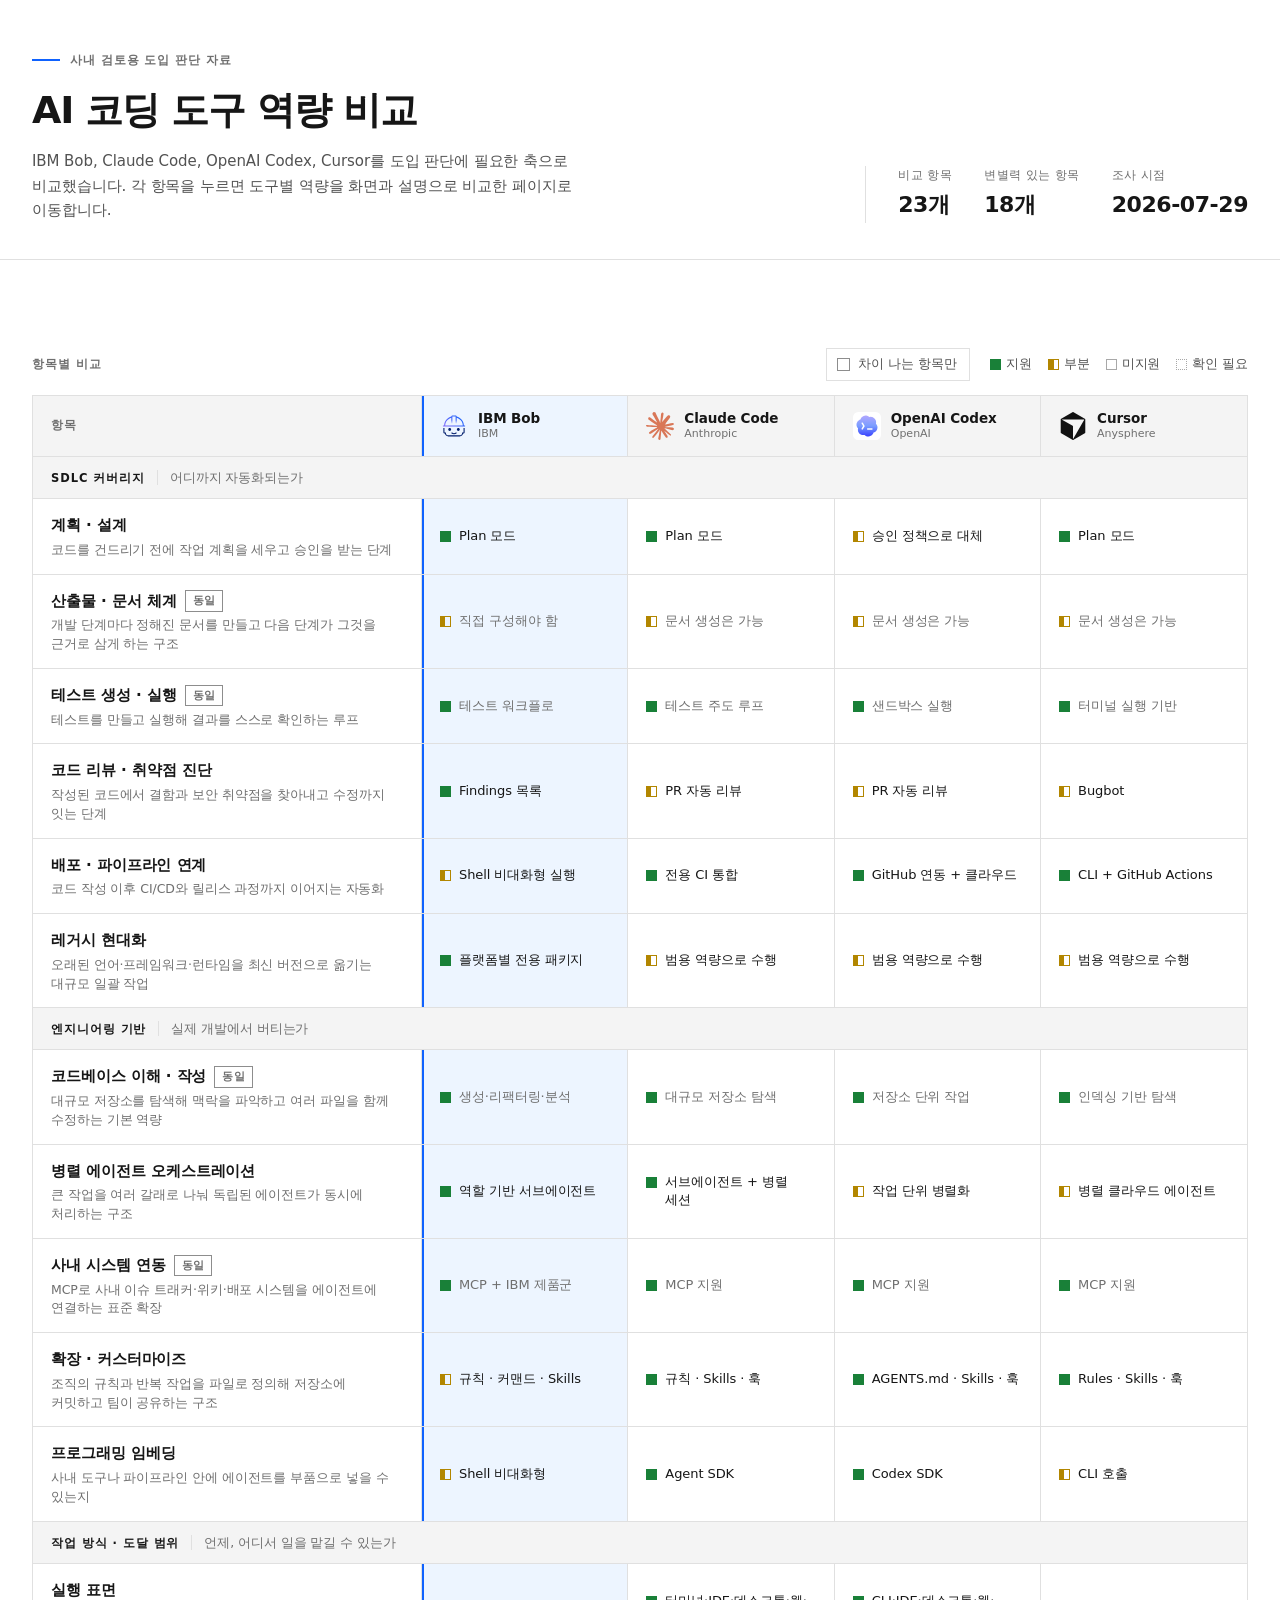
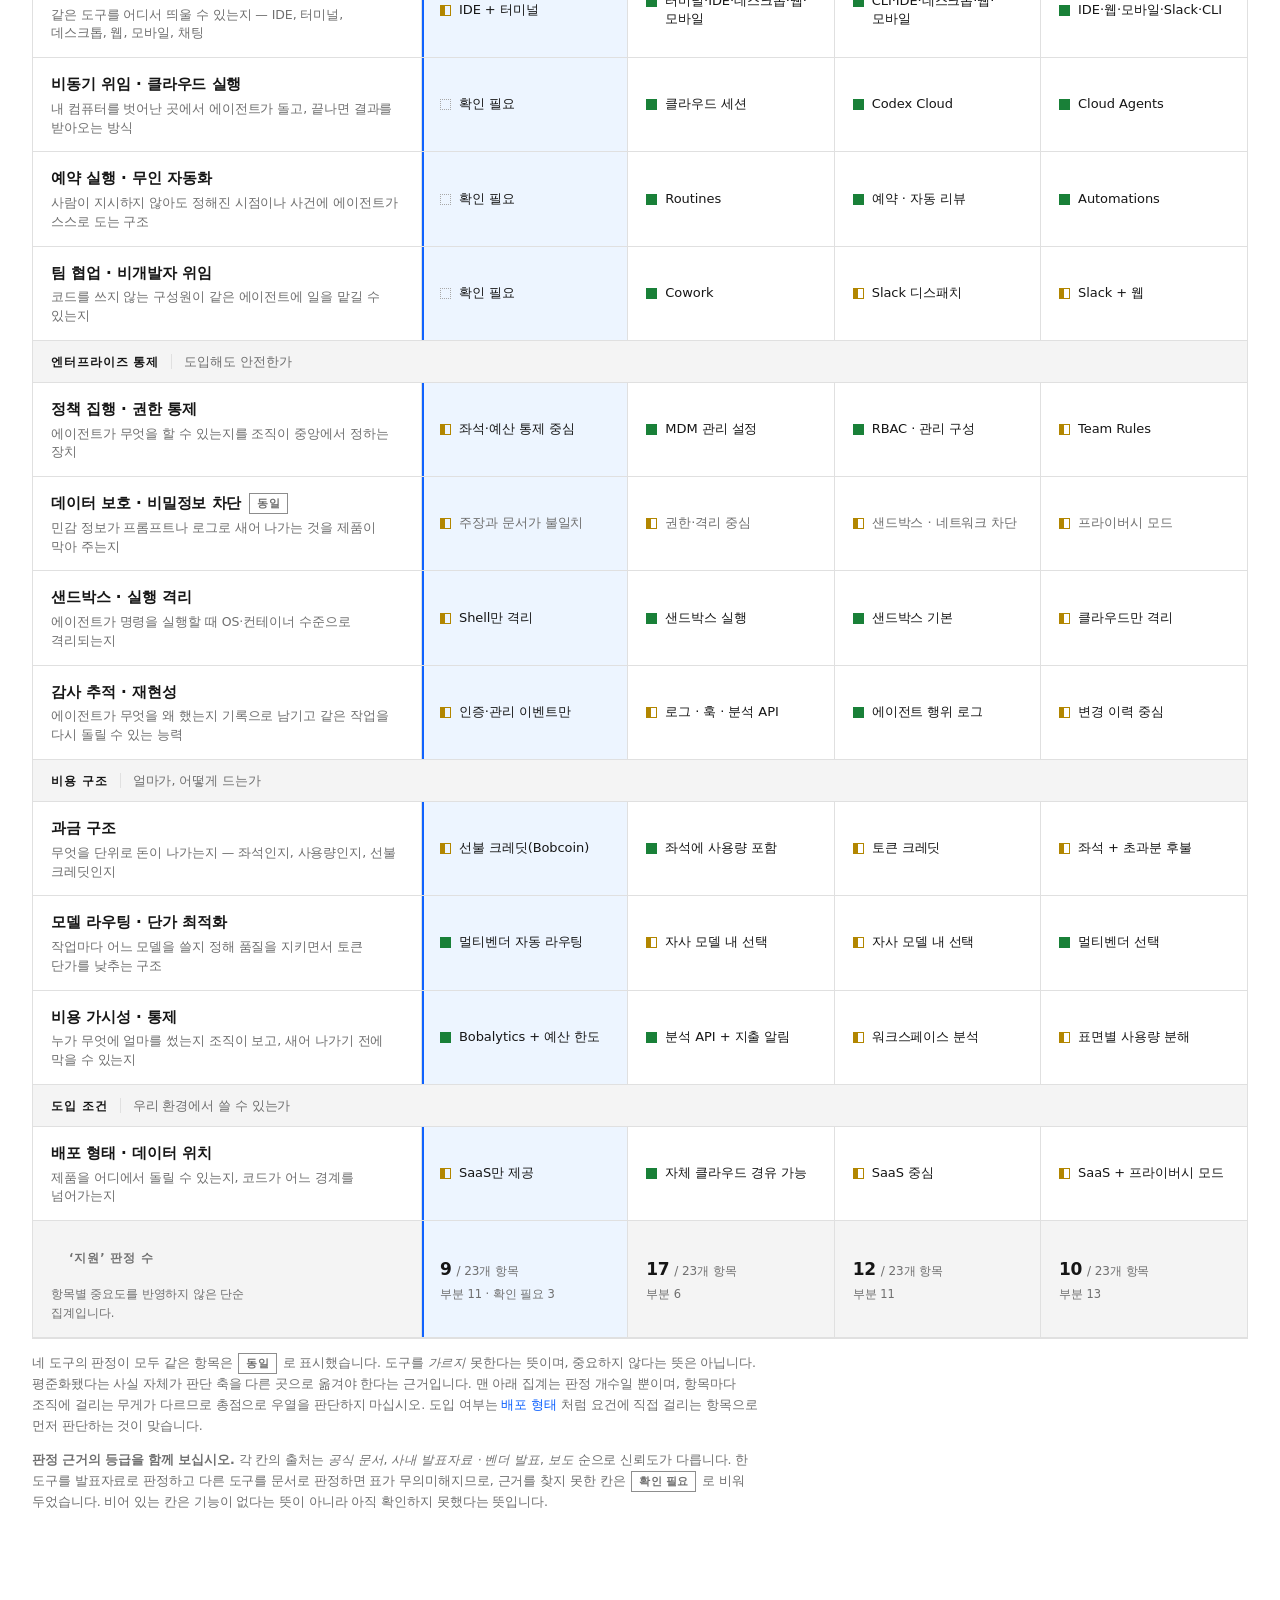
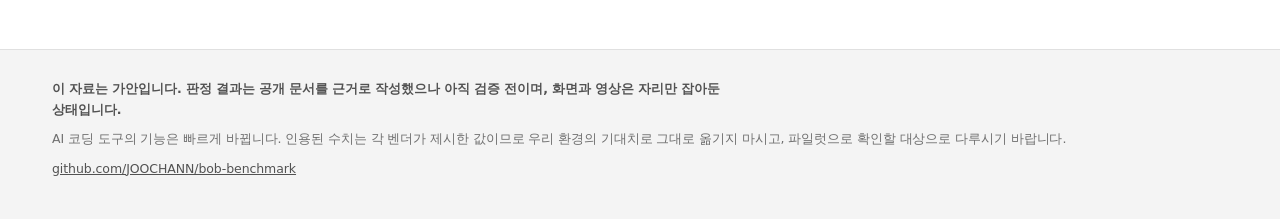
==== commit 8e701b25: "Remove the homepage takeaway cards so the matrix leads. Co-authored-by: Cursor <cursoragent@cursor.c" ====
--- a/public/index.html
+++ b/public/index.html
@@ -29,11 +29,6 @@
 
     <div class="wrap wrap-wide board-wrap">
       <main class="board">
-        <section class="takeaways">
-          <h2 class="section-title">결론 먼저</h2>
-          <div class="takeaway-grid" id="takeaways"></div>
-        </section>
-
         <section class="matrix-section">
           <div class="board-head">
             <h2 class="section-title">항목별 비교</h2>
@@ -64,27 +59,11 @@
           </p>
           <p class="board-note">
             <strong>판정 근거의 등급을 함께 보십시오.</strong> 각 칸의 출처는
-            <em>공식 문서</em>, <em>벤더 발표</em>, <em>보도</em> 순으로 신뢰도가 다릅니다. 한 도구를
-            발표 자료로 판정하고 다른 도구를 문서로 판정하면 표가 무의미해지므로, 근거를 찾지 못한
-            칸은 <span class="chip">확인 필요</span> 로 비워 두었습니다. 비어 있는 칸은 기능이 없다는
-            뜻이 아니라 아직 확인하지 못했다는 뜻입니다.
+            <em>공식 문서</em>, <em>사내 발표자료 · 벤더 발표</em>, <em>보도</em> 순으로 신뢰도가
+            다릅니다. 한 도구를 발표자료로 판정하고 다른 도구를 문서로 판정하면 표가 무의미해지므로,
+            근거를 찾지 못한 칸은 <span class="chip">확인 필요</span> 로 비워 두었습니다. 비어 있는
+            칸은 기능이 없다는 뜻이 아니라 아직 확인하지 못했다는 뜻입니다.
           </p>
-        </section>
-
-        <section class="analysis-section">
-          <div class="board-head">
-            <h2 class="section-title">Bob의 강점과 약점</h2>
-            <a class="analysis-more" href="analysis.html">상세 분석 →</a>
-          </div>
-          <p class="analysis-lead" id="analysis-lead"></p>
-          <div class="sw-grid" id="analysis-summary"></div>
-          <a class="analysis-cta" href="analysis.html">
-            <span class="analysis-cta-text">
-              <span class="analysis-cta-main">강점 · 약점 상세 분석</span>
-              <span class="analysis-cta-sub" id="analysis-cta-sub"></span>
-            </span>
-            <span class="analysis-cta-go" aria-hidden="true">→</span>
-          </a>
         </section>
       </main>
     </div>
--- a/public/assets/css/style.css
+++ b/public/assets/css/style.css
@@ -207,39 +207,6 @@
   font-variant-numeric: tabular-nums;
 }
 
-/* --------------------------------------------------------- 결론 카드 */
-
-.takeaway-grid {
-  display: grid;
-  /* 카드 수가 늘어도 줄이 어긋나지 않게 개수를 고정하지 않는다. */
-  grid-template-columns: repeat(auto-fit, minmax(230px, 1fr));
-  gap: 20px;
-  margin-top: 16px;
-}
-
-.takeaway {
-  border-left: 3px solid var(--border-strong);
-  padding: 4px 0 4px 18px;
-}
-.takeaway h3 {
-  font-size: 16px;
-  margin-bottom: 6px;
-}
-.takeaway p {
-  font-size: 13.5px;
-  color: var(--text-secondary);
-  line-height: 1.65;
-}
-.tk-pro {
-  border-left-color: var(--support-success);
-}
-.tk-con {
-  border-left-color: var(--support-warning);
-}
-.tk-neutral {
-  border-left-color: var(--border-strong);
-}
-
 /* --------------------------------------------------------- 범례 */
 
 .legend {
@@ -652,281 +619,6 @@
   margin: 0 2px;
 }
 
-/* ------------------------------------------- 강점·약점 (장표 요약 + 분석 페이지) */
-
-.analysis-section {
-  margin-top: 56px;
-  padding-top: 32px;
-  border-top: 1px solid var(--border-subtle);
-}
-.analysis-more {
-  font-size: 13px;
-  font-weight: 600;
-  white-space: nowrap;
-}
-.analysis-lead {
-  margin-top: 4px;
-  font-size: 13.5px;
-  color: var(--text-secondary);
-  max-width: 88ch;
-}
-
-.sw-grid {
-  display: grid;
-  grid-template-columns: repeat(auto-fit, minmax(300px, 1fr));
-  gap: 24px;
-  margin-top: 20px;
-}
-
-.sw-col {
-  border-top: 3px solid var(--border-strong);
-  padding-top: 14px;
-}
-.sw-col.sw-pro {
-  border-top-color: var(--support-success);
-}
-.sw-col.sw-con {
-  border-top-color: var(--support-warning);
-}
-
-.sw-col-head {
-  display: flex;
-  align-items: baseline;
-  gap: 8px;
-  margin-bottom: 10px;
-}
-.sw-col-label {
-  font-size: 15px;
-  font-weight: 600;
-  letter-spacing: -0.01em;
-}
-.sw-col-count {
-  font-size: 12px;
-  color: var(--text-helper);
-  font-variant-numeric: tabular-nums;
-}
-
-.sw-col-list {
-  list-style: none;
-  display: flex;
-  flex-direction: column;
-  gap: 12px;
-}
-.sw-col-list li {
-  display: flex;
-  flex-direction: column;
-  gap: 2px;
-}
-.sw-col-title {
-  font-size: 14px;
-  font-weight: 600;
-  color: var(--text-primary);
-}
-.sw-col-sub {
-  font-size: 12.5px;
-  color: var(--text-helper);
-  line-height: 1.55;
-}
-
-/* 블록 전체가 링크. 표 아래에서 다음 행동을 한 곳으로 모은다. */
-.analysis-cta {
-  display: flex;
-  align-items: center;
-  gap: 16px;
-  margin-top: 28px;
-  padding: 16px 20px;
-  border: 1px solid var(--border-subtle);
-  background: var(--layer);
-  color: var(--text-primary);
-  text-decoration: none;
-  transition: background 0.12s, border-color 0.12s;
-}
-.analysis-cta:hover {
-  background: var(--layer-hover);
-  border-color: var(--border-strong);
-  text-decoration: none;
-}
-.analysis-cta-text {
-  display: flex;
-  flex-direction: column;
-  gap: 3px;
-  flex: 1;
-}
-.analysis-cta-main {
-  font-size: 15px;
-  font-weight: 600;
-}
-.analysis-cta-sub {
-  font-size: 12.5px;
-  color: var(--text-helper);
-}
-.analysis-cta-go {
-  font-size: 18px;
-  color: var(--interactive);
-}
-
-/* --- 분석 페이지 본문 --- */
-
-.sw-group-desc {
-  margin-top: -4px;
-  margin-bottom: 20px;
-  font-size: 13.5px;
-  color: var(--text-secondary);
-}
-
-.sw-list {
-  display: flex;
-  flex-direction: column;
-  gap: 28px;
-}
-
-.sw-item {
-  border-left: 3px solid var(--border-strong);
-  padding: 2px 0 2px 20px;
-}
-.sw-item.sw-pro {
-  border-left-color: var(--support-success);
-}
-.sw-item.sw-con {
-  border-left-color: var(--support-warning);
-}
-
-.sw-item-head {
-  display: flex;
-  align-items: baseline;
-  gap: 10px;
-}
-.sw-item-head h3 {
-  font-size: 18px;
-  letter-spacing: -0.015em;
-}
-.sw-num {
-  font-size: 12px;
-  font-weight: 600;
-  color: var(--text-helper);
-  font-variant-numeric: tabular-nums;
-  padding-top: 3px;
-}
-.sw-summary {
-  margin-top: 4px;
-  font-size: 14px;
-  color: var(--text-secondary);
-}
-
-.ev-list {
-  display: flex;
-  flex-wrap: wrap;
-  align-items: center;
-  gap: 8px;
-  margin-top: 14px;
-}
-.ev-label {
-  font-size: 11px;
-  text-transform: uppercase;
-  letter-spacing: 0.06em;
-  color: var(--text-helper);
-  margin-right: 2px;
-}
-.ev {
-  display: inline-flex;
-  align-items: center;
-  gap: 7px;
-  padding: 4px 9px;
-  border: 1px solid var(--border-subtle);
-  background: var(--bg);
-  font-size: 12.5px;
-  color: var(--text-primary);
-  text-decoration: none;
-  transition: border-color 0.12s, background 0.12s;
-}
-.ev:hover {
-  border-color: var(--interactive);
-  background: var(--layer);
-  text-decoration: none;
-}
-.ev-name {
-  font-weight: 600;
-}
-.ev-badge {
-  display: inline-flex;
-  align-items: center;
-  gap: 4px;
-  padding-left: 7px;
-  border-left: 1px solid var(--border-subtle);
-  font-size: 11.5px;
-  color: var(--text-helper);
-}
-
-.sw-body {
-  margin-top: 14px;
-  display: flex;
-  flex-direction: column;
-  gap: 10px;
-}
-.sw-body p {
-  font-size: 14px;
-  color: var(--text-secondary);
-  line-height: 1.75;
-  max-width: 84ch;
-}
-
-.sw-caveat {
-  margin-top: 14px;
-  padding: 12px 14px;
-  background: var(--layer);
-  border-left: 2px solid var(--border-strong);
-  max-width: 84ch;
-}
-.sw-caveat-label {
-  display: block;
-  font-size: 11px;
-  font-weight: 600;
-  text-transform: uppercase;
-  letter-spacing: 0.06em;
-  color: var(--text-helper);
-  margin-bottom: 4px;
-}
-.sw-caveat p {
-  font-size: 13px;
-  color: var(--text-secondary);
-  line-height: 1.7;
-}
-
-/* --- 조건별 판단 --- */
-
-.cond-list {
-  display: flex;
-  flex-direction: column;
-  gap: 1px;
-  background: var(--border-subtle);
-  border: 1px solid var(--border-subtle);
-}
-.cond {
-  display: grid;
-  grid-template-columns: minmax(220px, 34%) 1fr;
-  gap: 20px;
-  padding: 16px 18px;
-  background: var(--bg);
-}
-.cond-when {
-  font-size: 14px;
-  font-weight: 600;
-  color: var(--text-primary);
-  padding-left: 12px;
-  border-left: 3px solid var(--border-strong);
-}
-.cond-pro .cond-when {
-  border-left-color: var(--support-success);
-}
-.cond-con .cond-when {
-  border-left-color: var(--support-warning);
-}
-.cond-then {
-  font-size: 13.5px;
-  color: var(--text-secondary);
-  line-height: 1.7;
-}
-
 /* --------------------------------------------------------- 상단 바 */
 
 .topbar {
@@ -1276,10 +968,6 @@
     border-top: 1px solid var(--border-subtle);
     padding-top: 16px;
     width: 100%;
-  }
-  .takeaway-grid {
-    grid-template-columns: 1fr;
-    gap: 16px;
   }
 }
 
@@ -1405,17 +1093,6 @@
     margin: 0 -16px;
     padding: 0 16px;
   }
-  /* 좁은 화면에서는 조건 표를 한 줄씩 쌓는다. */
-  .cond {
-    grid-template-columns: 1fr;
-    gap: 8px;
-  }
-  .sw-item {
-    padding-left: 14px;
-  }
-  .analysis-cta {
-    padding: 14px 16px;
-  }
 }
 
 @media (prefers-reduced-motion: reduce) {
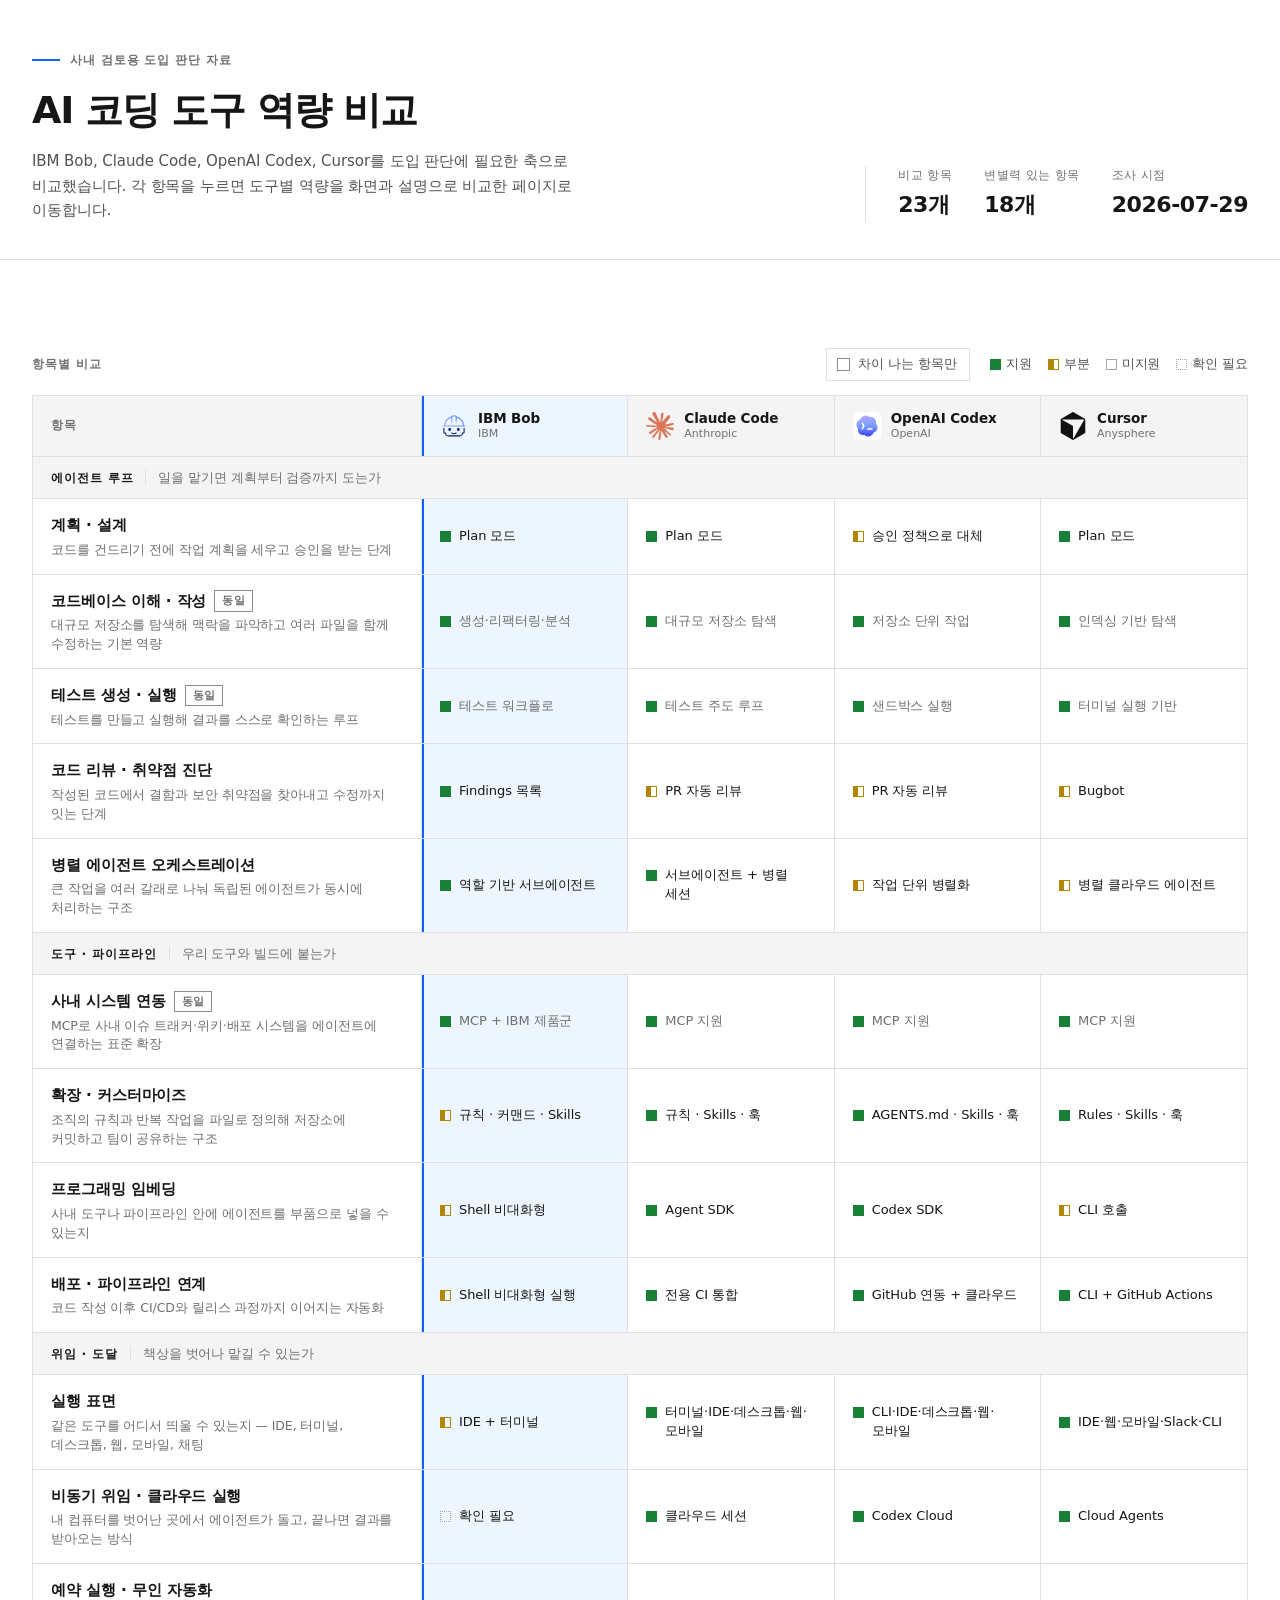
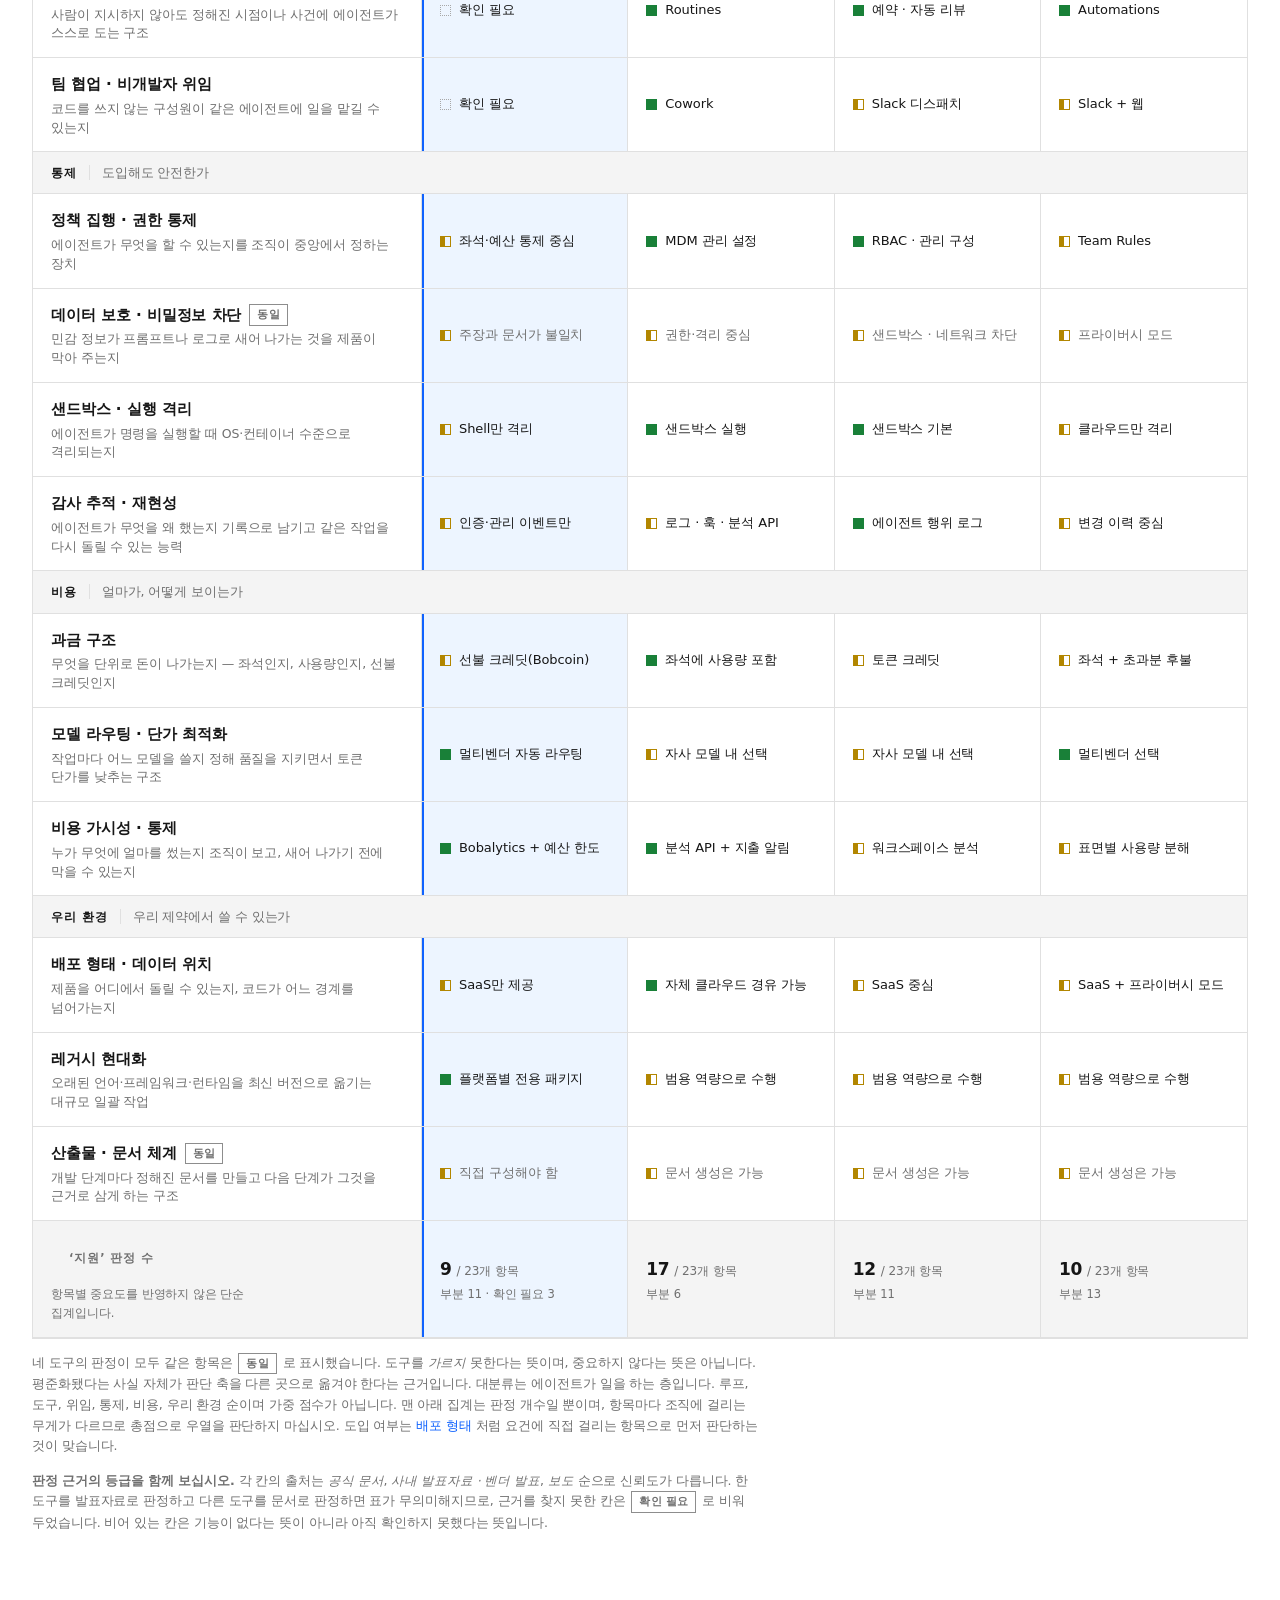
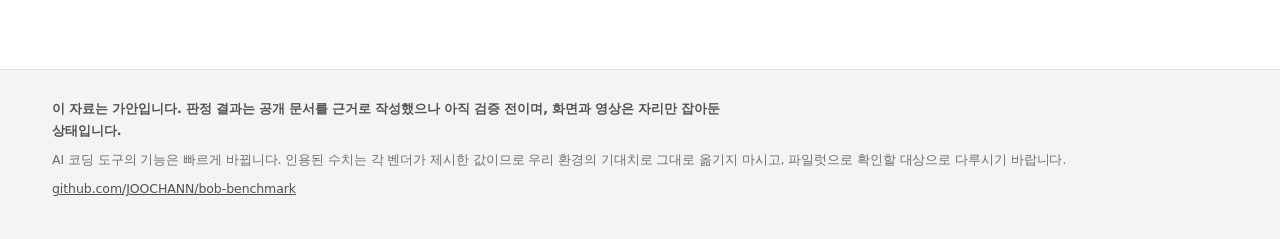
==== commit ad456c64: "Regroup the matrix into agent-work layers instead of SDLC buckets. Co-authored-by: Cursor <cursorage" ====
--- a/public/index.html
+++ b/public/index.html
@@ -52,10 +52,12 @@
           <p class="board-note">
             네 도구의 판정이 모두 같은 항목은 <span class="chip chip-parity">동일</span> 로
             표시했습니다. 도구를 <em>가르지</em> 못한다는 뜻이며, 중요하지 않다는 뜻은 아닙니다.
-            평준화됐다는 사실 자체가 판단 축을 다른 곳으로 옮겨야 한다는 근거입니다. 맨 아래 집계는
-            판정 개수일 뿐이며, 항목마다 조직에 걸리는 무게가 다르므로 총점으로 우열을 판단하지
-            마십시오. 도입 여부는 <a href="detail.html?f=deployment">배포 형태</a> 처럼 요건에
-            직접 걸리는 항목으로 먼저 판단하는 것이 맞습니다.
+            평준화됐다는 사실 자체가 판단 축을 다른 곳으로 옮겨야 한다는 근거입니다. 대분류는
+            에이전트가 일을 하는 층입니다. 루프, 도구, 위임, 통제, 비용, 우리 환경 순이며 가중
+            점수가 아닙니다. 맨 아래 집계는 판정 개수일 뿐이며, 항목마다 조직에 걸리는 무게가
+            다르므로 총점으로 우열을 판단하지 마십시오. 도입 여부는
+            <a href="detail.html?f=deployment">배포 형태</a> 처럼 요건에 직접 걸리는 항목으로
+            먼저 판단하는 것이 맞습니다.
           </p>
           <p class="board-note">
             <strong>판정 근거의 등급을 함께 보십시오.</strong> 각 칸의 출처는
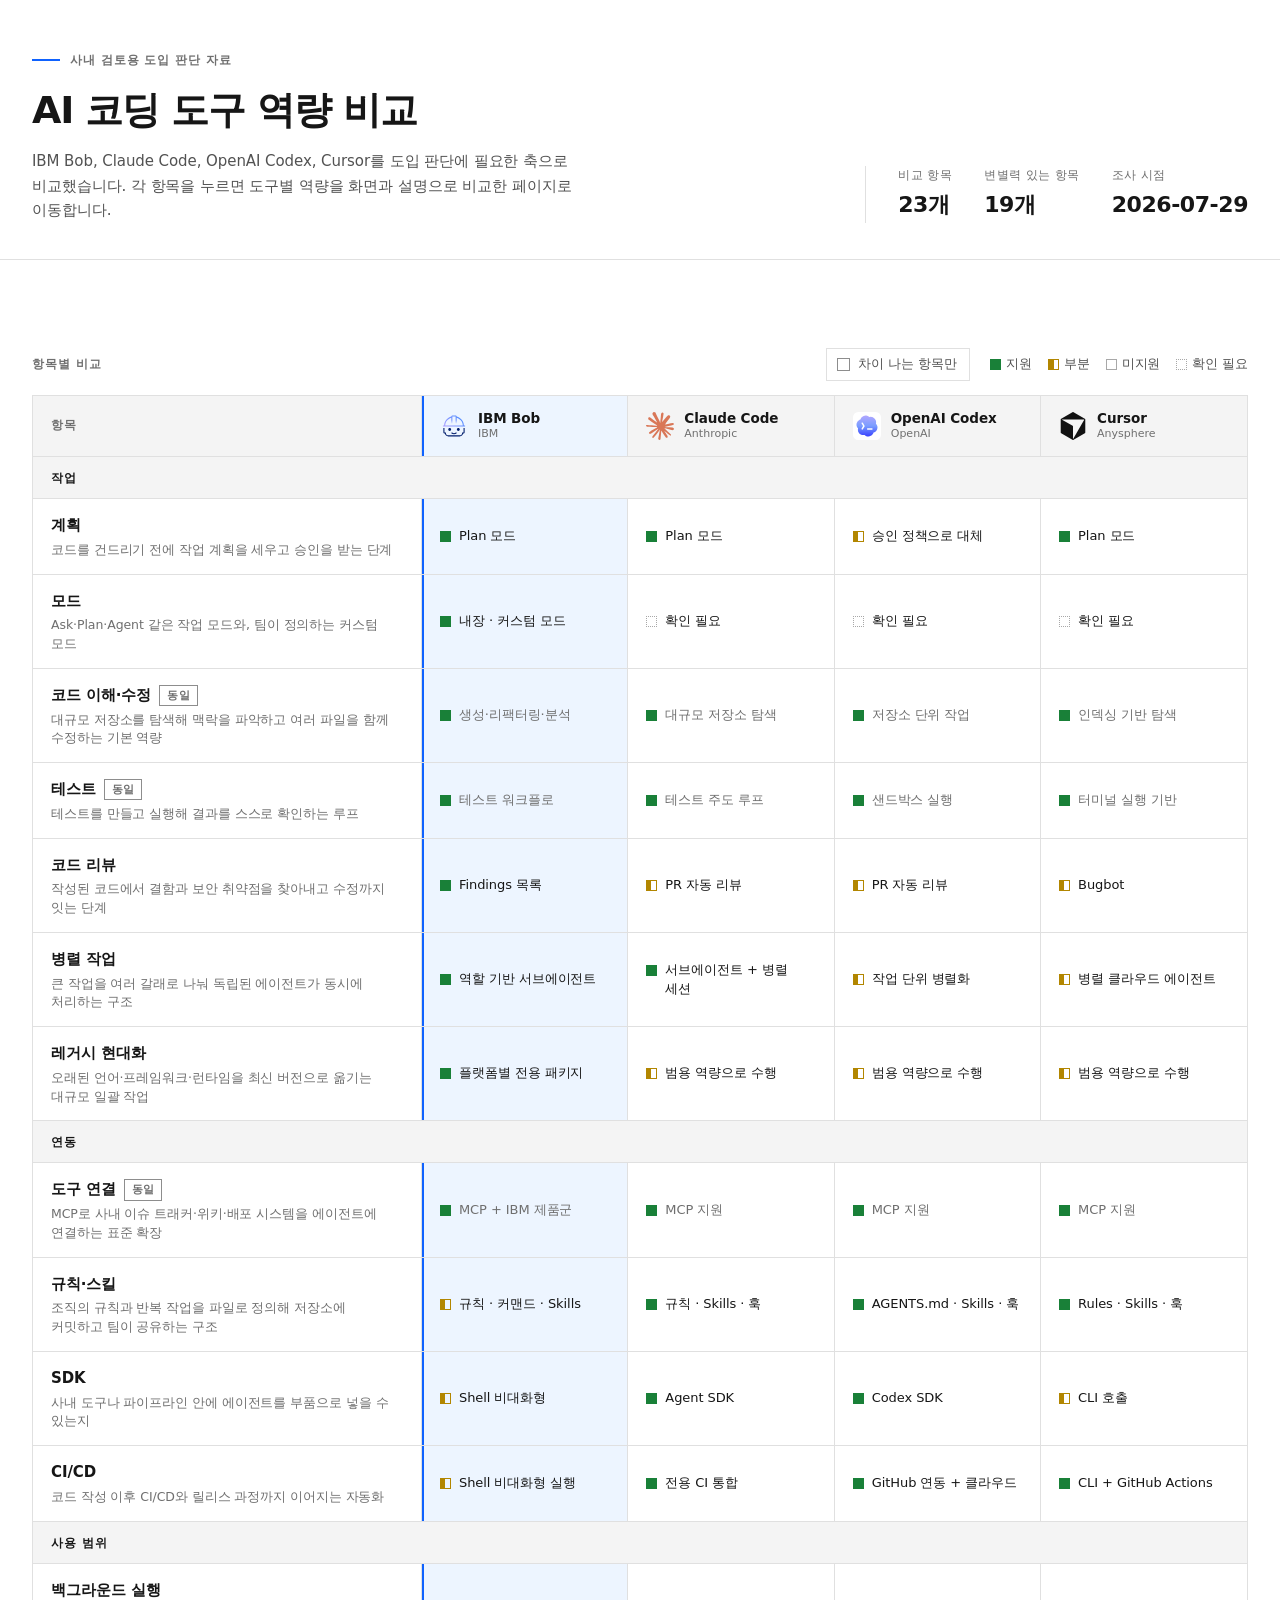
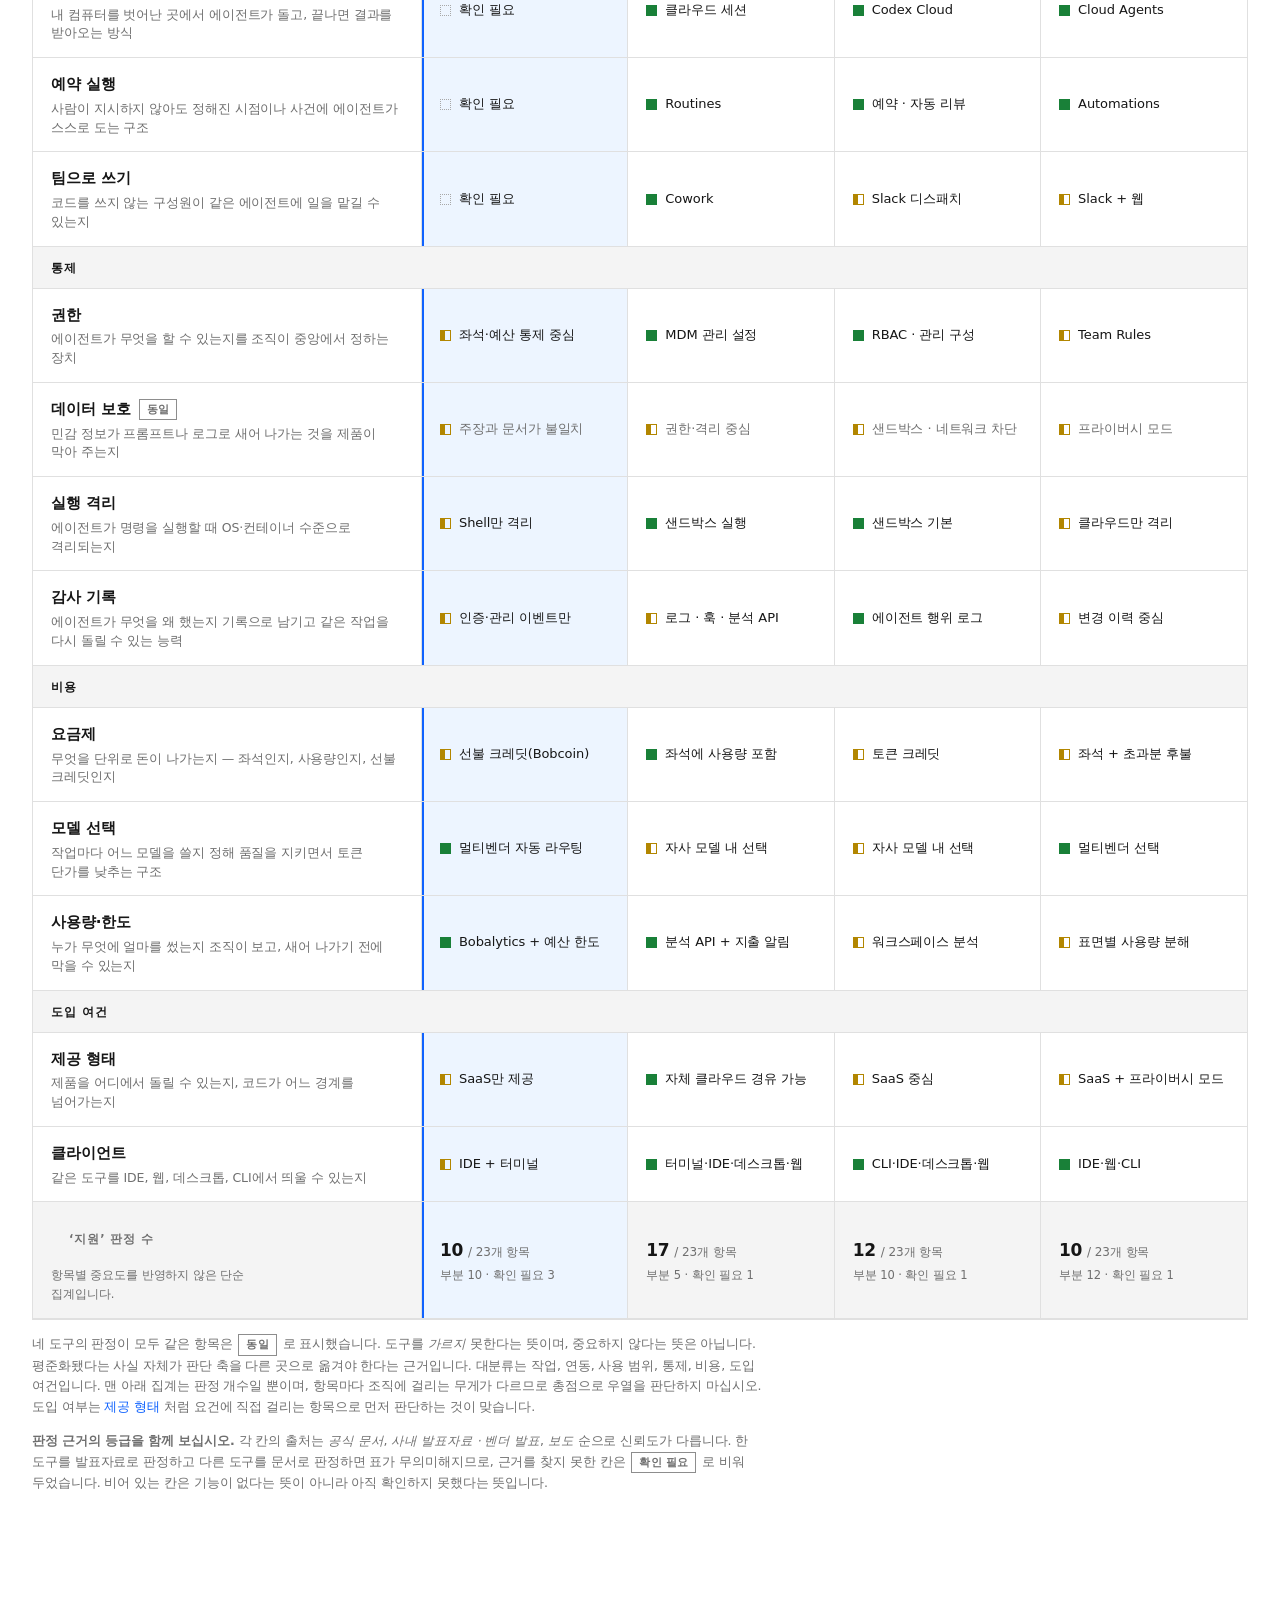
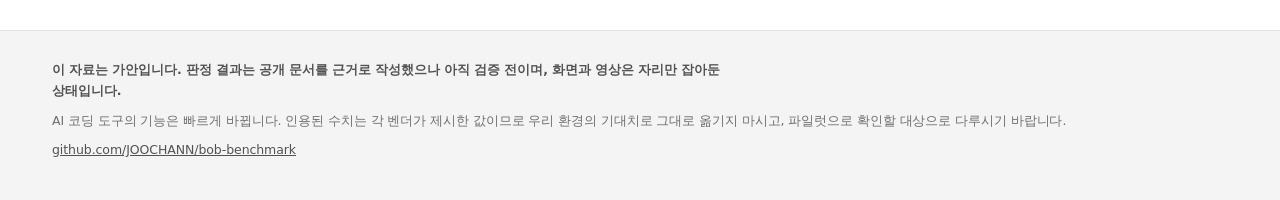
==== commit e313467b: "Reshape the comparison matrix to the locked item taxonomy. Keep unfilled mode cells as empty detail " ====
--- a/public/index.html
+++ b/public/index.html
@@ -53,10 +53,9 @@
             네 도구의 판정이 모두 같은 항목은 <span class="chip chip-parity">동일</span> 로
             표시했습니다. 도구를 <em>가르지</em> 못한다는 뜻이며, 중요하지 않다는 뜻은 아닙니다.
             평준화됐다는 사실 자체가 판단 축을 다른 곳으로 옮겨야 한다는 근거입니다. 대분류는
-            에이전트가 일을 하는 층입니다. 루프, 도구, 위임, 통제, 비용, 우리 환경 순이며 가중
-            점수가 아닙니다. 맨 아래 집계는 판정 개수일 뿐이며, 항목마다 조직에 걸리는 무게가
-            다르므로 총점으로 우열을 판단하지 마십시오. 도입 여부는
-            <a href="detail.html?f=deployment">배포 형태</a> 처럼 요건에 직접 걸리는 항목으로
+            작업, 연동, 사용 범위, 통제, 비용, 도입 여건입니다. 맨 아래 집계는 판정 개수일 뿐이며,
+            항목마다 조직에 걸리는 무게가 다르므로 총점으로 우열을 판단하지 마십시오. 도입 여부는
+            <a href="detail.html?f=deployment">제공 형태</a> 처럼 요건에 직접 걸리는 항목으로
             먼저 판단하는 것이 맞습니다.
           </p>
           <p class="board-note">
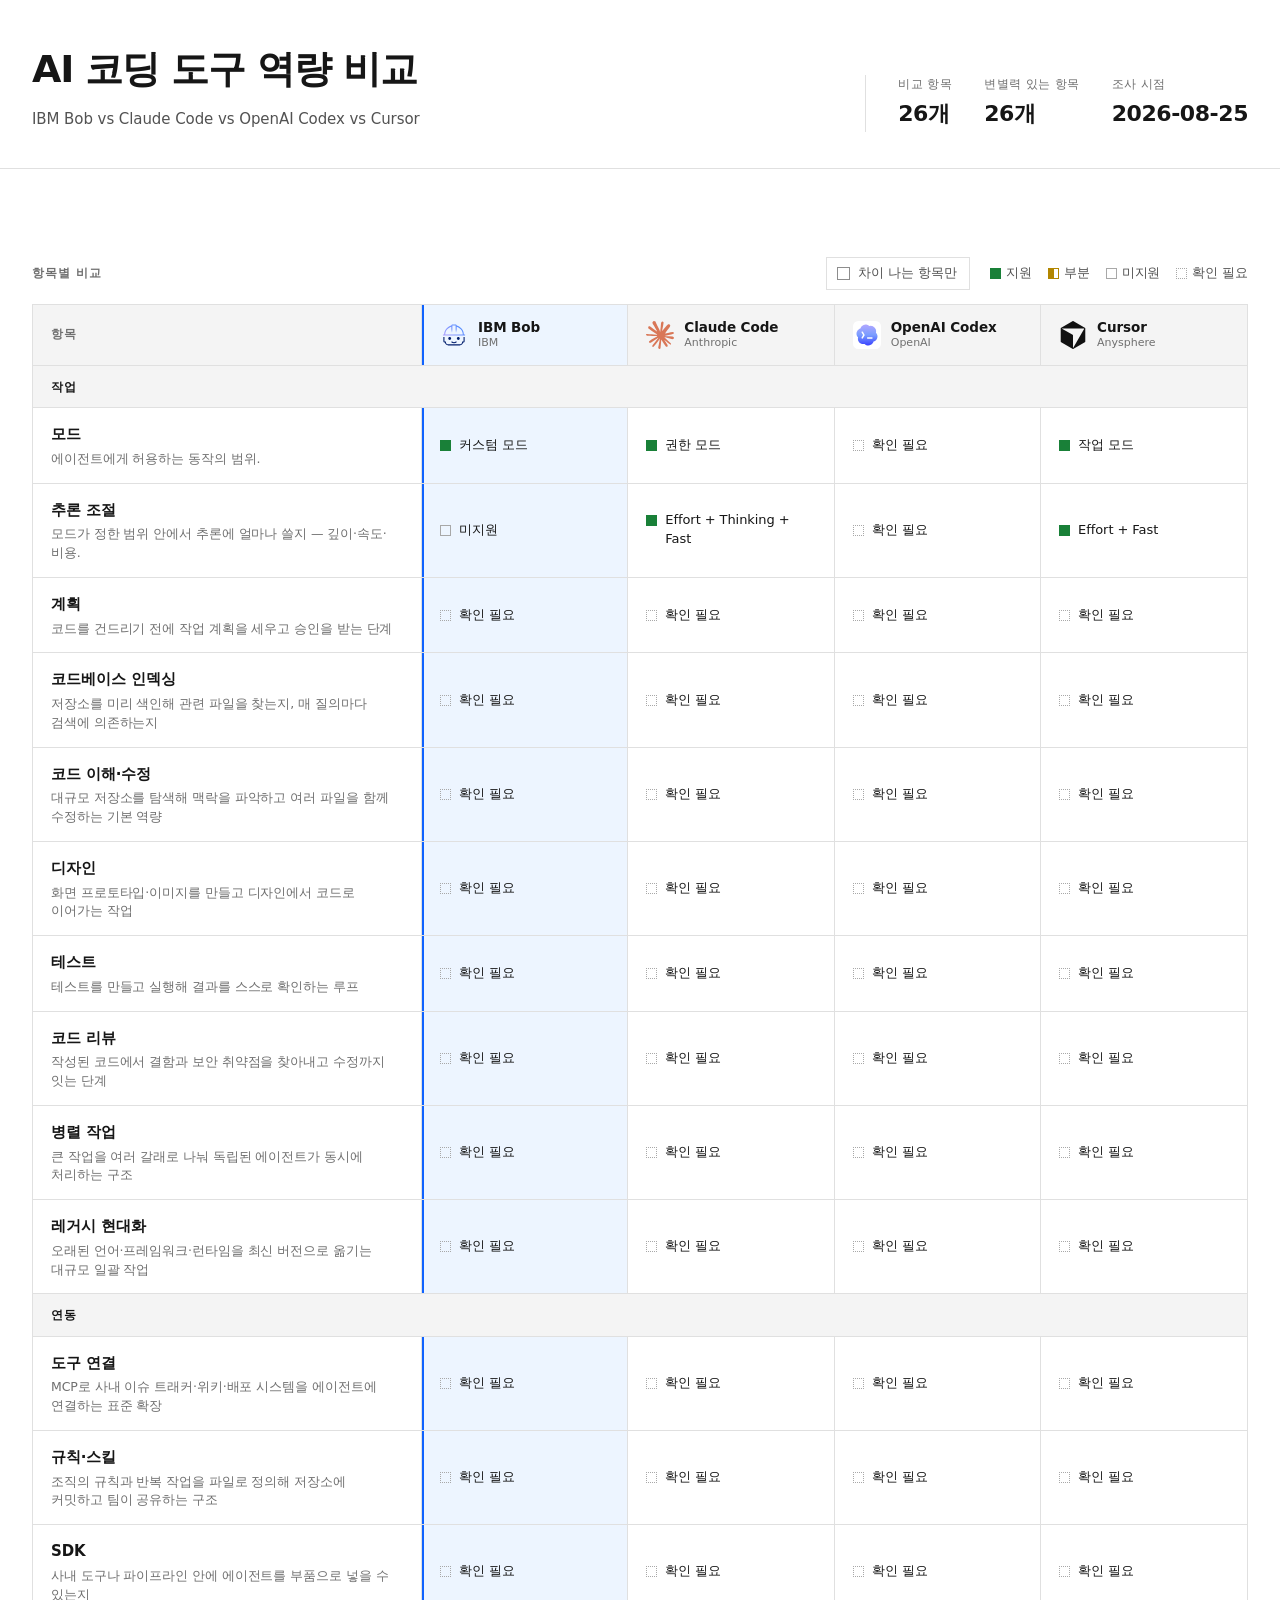
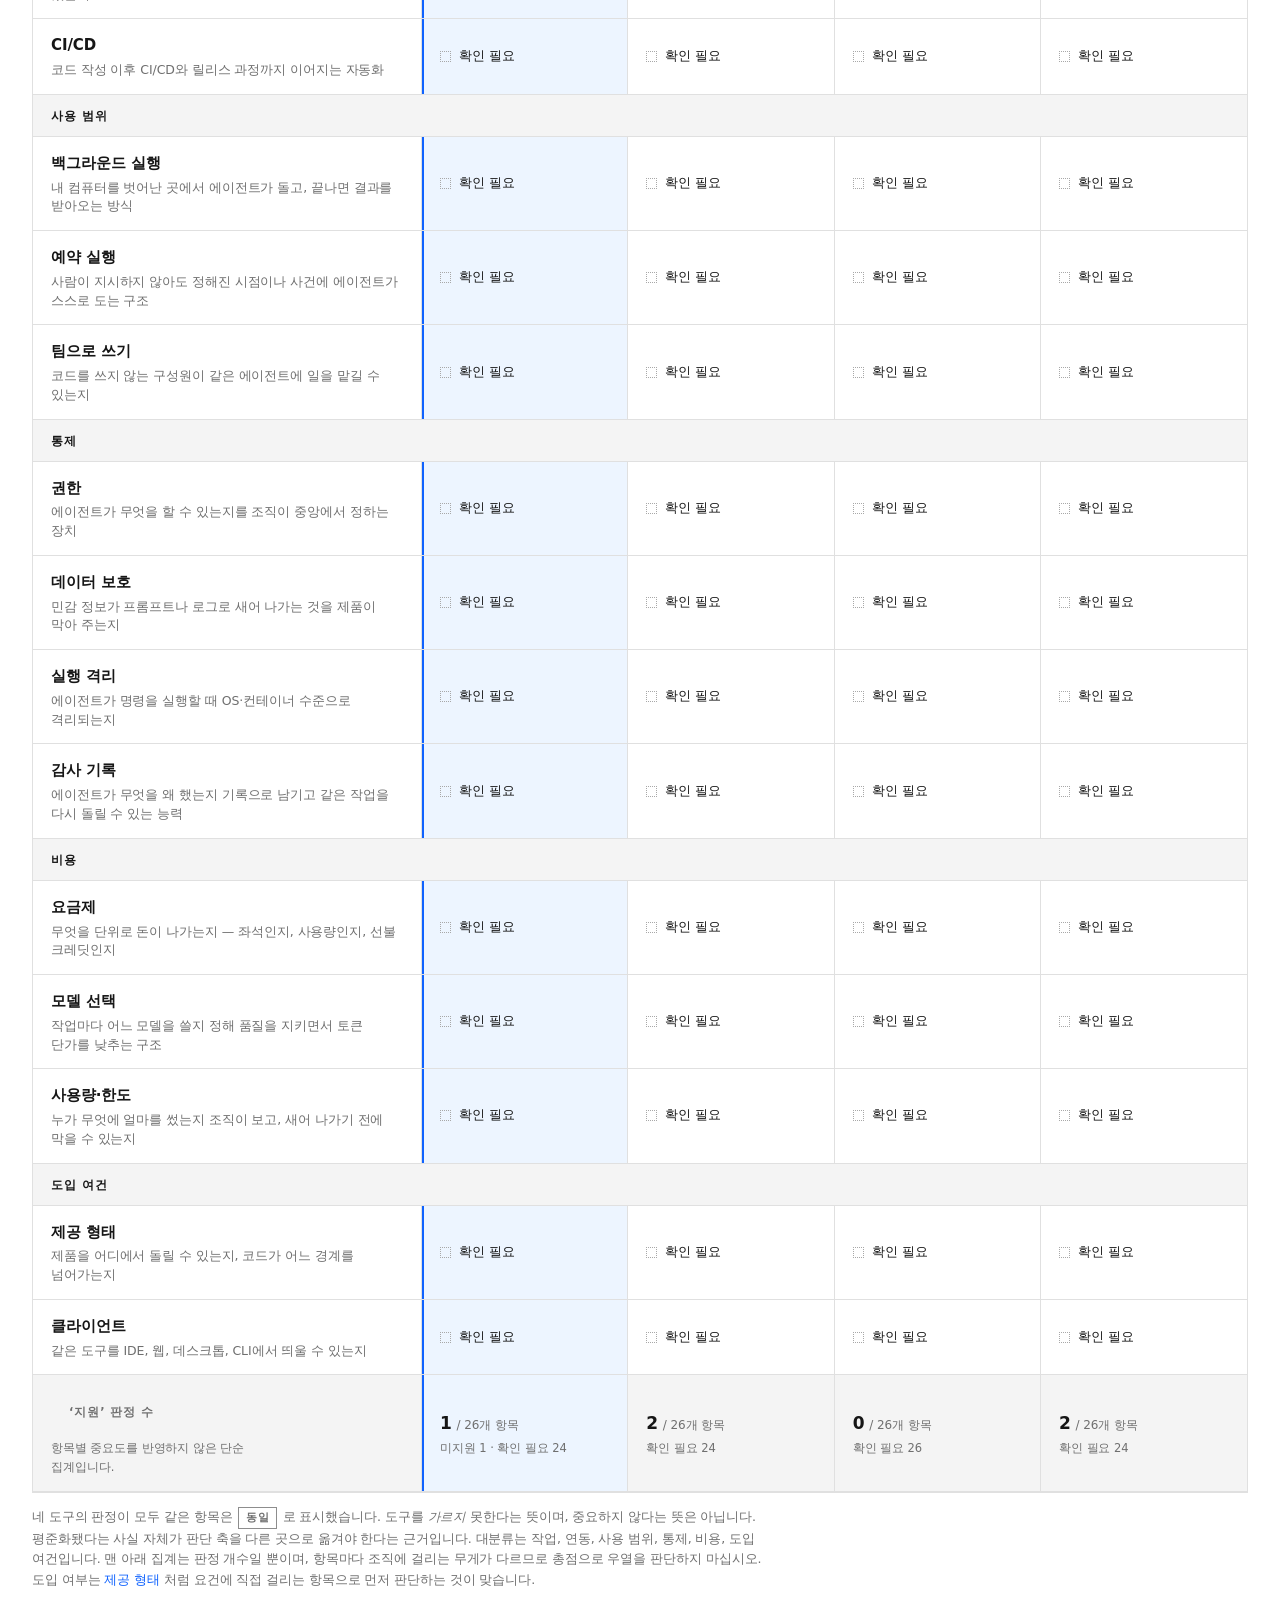
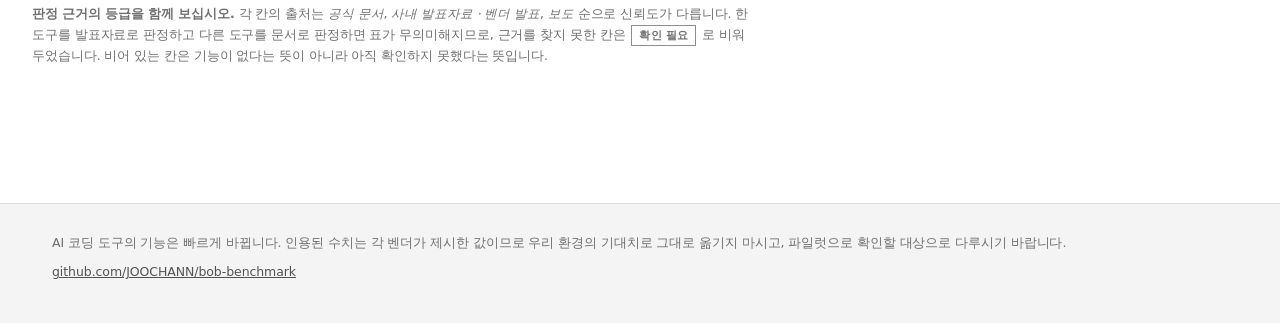
==== commit e957f596: "Simplify the home header and drop the draft disclaimer from both footers. Co-authored-by: Cursor <cu" ====
--- a/public/index.html
+++ b/public/index.html
@@ -13,13 +13,11 @@
   <body>
     <header class="site-header">
       <div class="wrap wrap-wide">
-        <p class="eyebrow">사내 검토용 도입 판단 자료</p>
         <div class="header-grid">
           <div>
             <h1 class="site-title">AI 코딩 도구 역량 비교</h1>
             <p class="site-desc">
-              IBM Bob, Claude Code, OpenAI Codex, Cursor를 도입 판단에 필요한 축으로 비교했습니다.
-              각 항목을 누르면 도구별 역량을 화면과 설명으로 비교한 페이지로 이동합니다.
+              IBM Bob vs Claude Code vs OpenAI Codex vs Cursor
             </p>
           </div>
           <dl class="stat-block" id="stat-block"></dl>
@@ -71,10 +69,6 @@
 
     <footer class="site-footer">
       <div class="wrap wrap-wide">
-        <p class="foot-strong">
-          이 자료는 가안입니다. 판정 결과는 공개 문서를 근거로 작성했으나 아직 검증 전이며, 화면과
-          영상은 자리만 잡아둔 상태입니다.
-        </p>
         <p>
           AI 코딩 도구의 기능은 빠르게 바뀝니다. 인용된 수치는 각 벤더가 제시한 값이므로 우리 환경의
           기대치로 그대로 옮기지 마시고, 파일럿으로 확인할 대상으로 다루시기 바랍니다.
--- a/public/assets/css/style.css
+++ b/public/assets/css/style.css
@@ -773,6 +773,10 @@
   text-transform: uppercase;
   color: var(--text-helper);
 }
+.detail-updated {
+  font-size: 12px;
+  color: var(--text-helper);
+}
 .detail-title {
   font-size: 34px;
   letter-spacing: -0.03em;
@@ -905,10 +909,21 @@
 }
 
 .card-foot {
+  display: flex;
+  flex-wrap: wrap;
+  align-items: baseline;
+  gap: 6px 10px;
   padding: 12px 18px;
   border-top: 1px solid var(--border-subtle);
   font-size: 12.5px;
   color: var(--text-helper);
+}
+.src-label {
+  flex: none;
+  font-weight: 600;
+}
+.src-link {
+  flex: none;
 }
 
 .verdict {
@@ -918,6 +933,54 @@
   font-size: 15px;
   line-height: 1.75;
   max-width: 80ch;
+}
+.verdict-list {
+  margin: 0;
+  padding: 20px 24px 20px 44px;
+  background: var(--layer);
+  border-left: 3px solid var(--bob-accent);
+  font-size: 15px;
+  line-height: 1.7;
+  max-width: 80ch;
+}
+.verdict-list li + li {
+  margin-top: 10px;
+}
+
+.detail-verdict .section-title {
+  color: var(--text-primary);
+  font-size: 12.5px;
+}
+.verdict-board {
+  margin: 0;
+  padding: 0;
+  border: 1px solid var(--border-subtle);
+  border-left: 3px solid var(--bob-accent);
+  background: var(--bg);
+}
+.verdict-item {
+  display: grid;
+  grid-template-columns: 7.5rem minmax(0, 1fr);
+  gap: 8px 20px;
+  margin: 0;
+  padding: 16px 20px;
+}
+.verdict-item + .verdict-item {
+  border-top: 1px solid var(--border-subtle);
+}
+.verdict-label {
+  margin: 0;
+  font-size: 12px;
+  font-weight: 600;
+  letter-spacing: 0.04em;
+  color: var(--bob-accent);
+  padding-top: 3px;
+}
+.verdict-text {
+  margin: 0;
+  font-size: 15px;
+  line-height: 1.7;
+  color: var(--text-primary);
 }
 
 /* --------------------------------------------------------- 푸터 */
@@ -1059,6 +1122,10 @@
   .cards {
     grid-template-columns: 1fr;
   }
+  .verdict-item {
+    grid-template-columns: 1fr;
+    gap: 4px;
+  }
   .site-title {
     font-size: 28px;
   }
